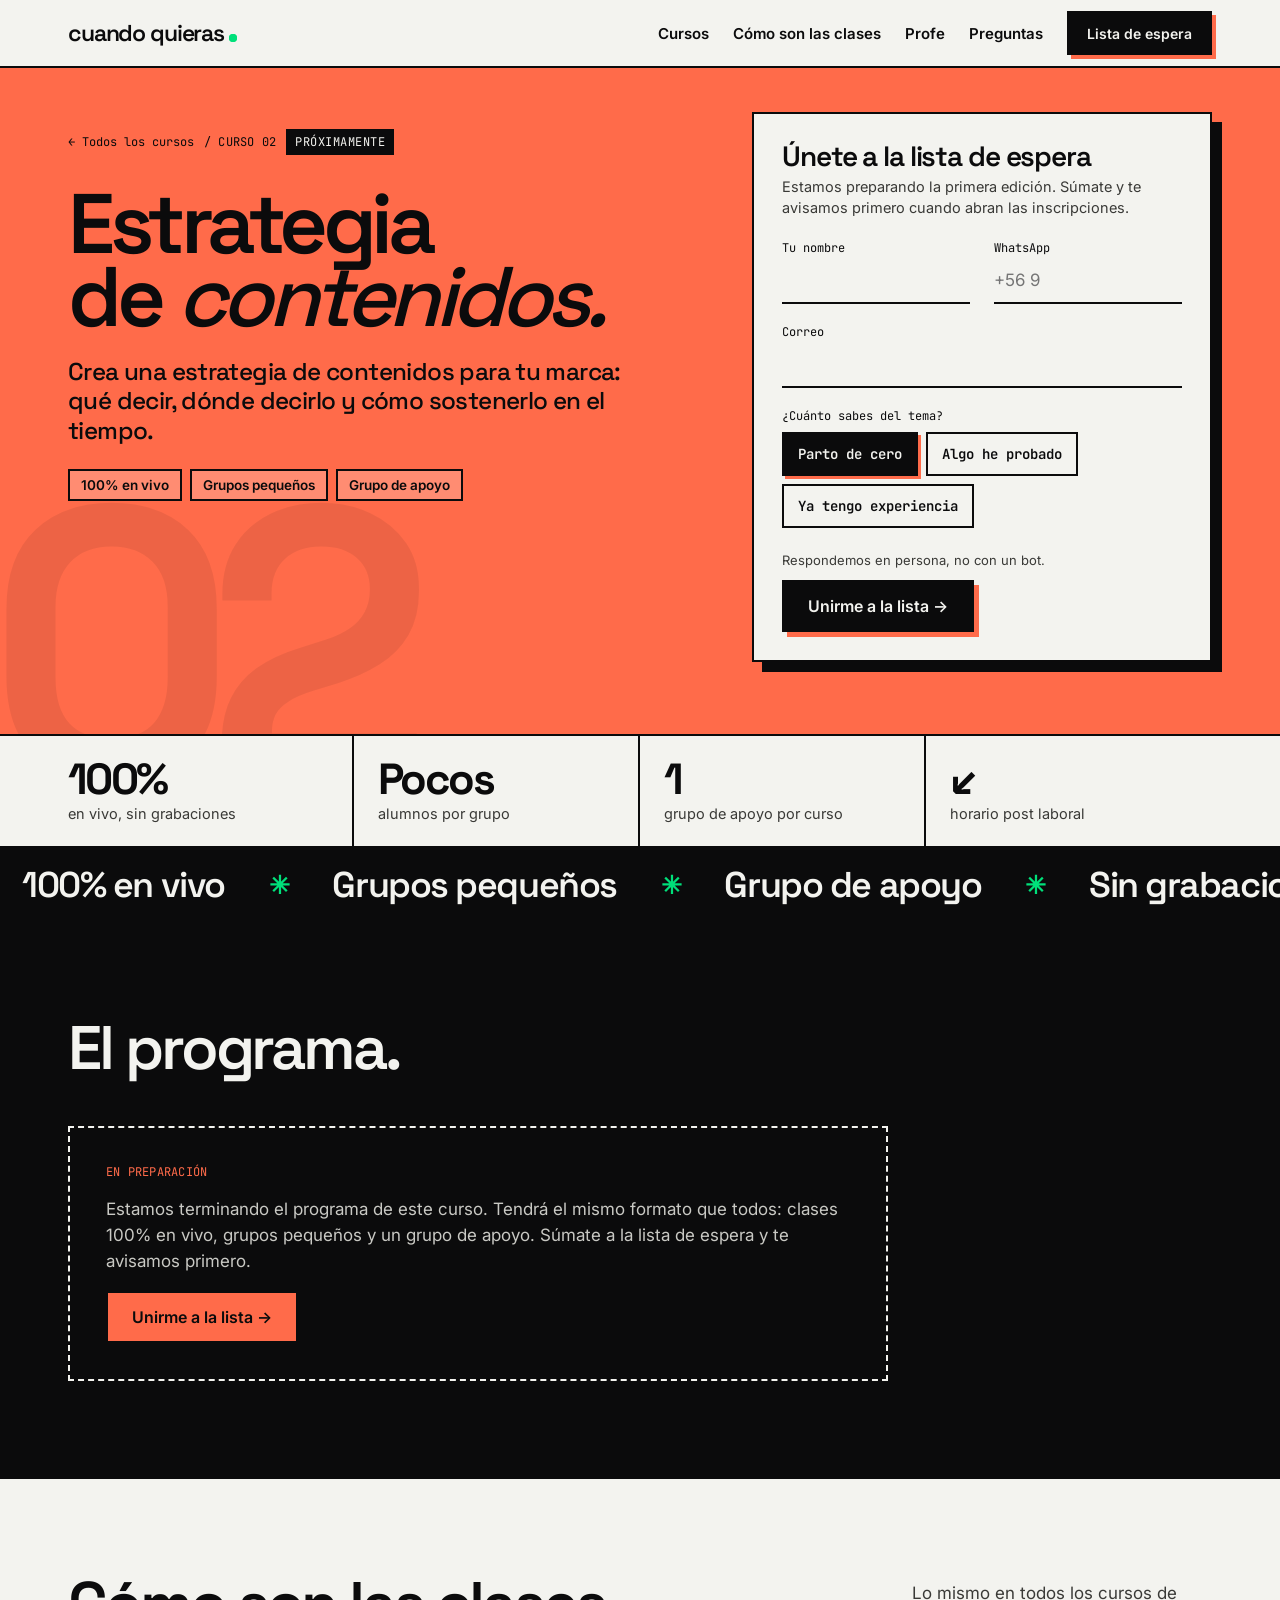
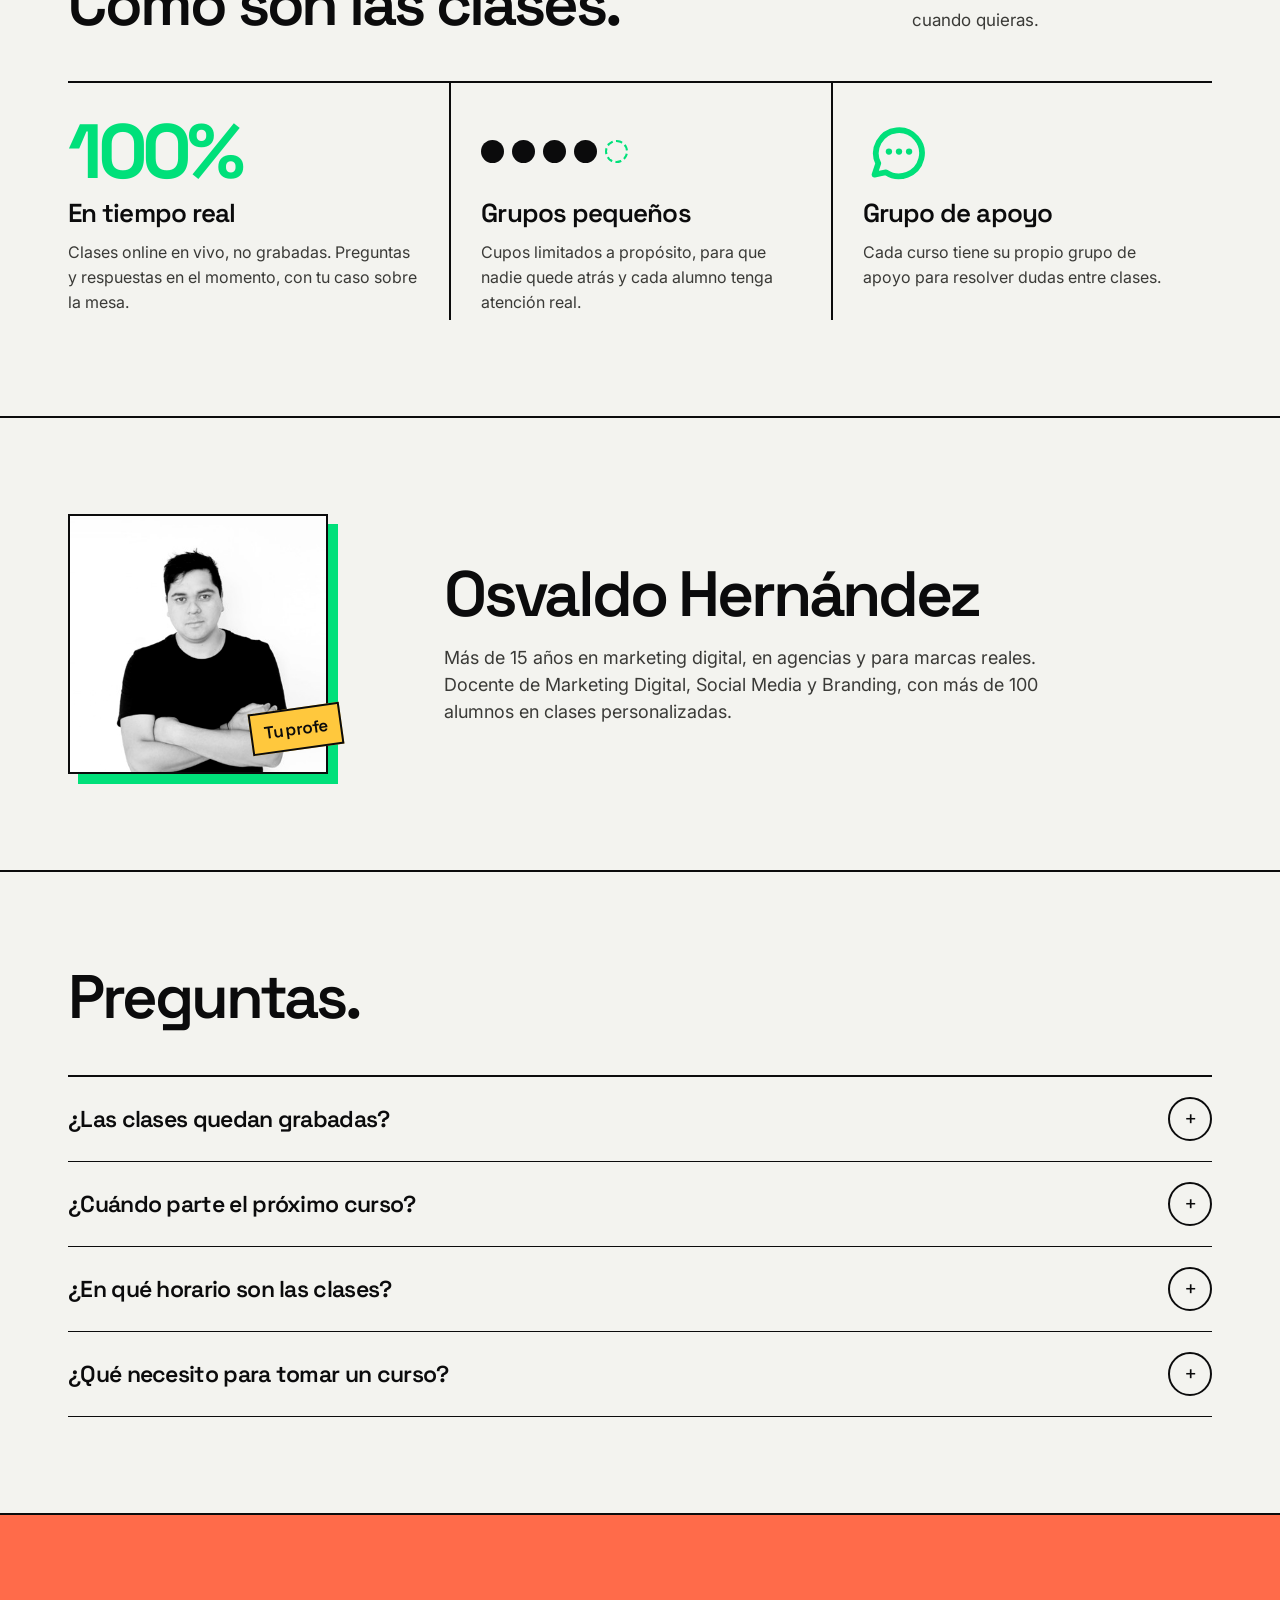
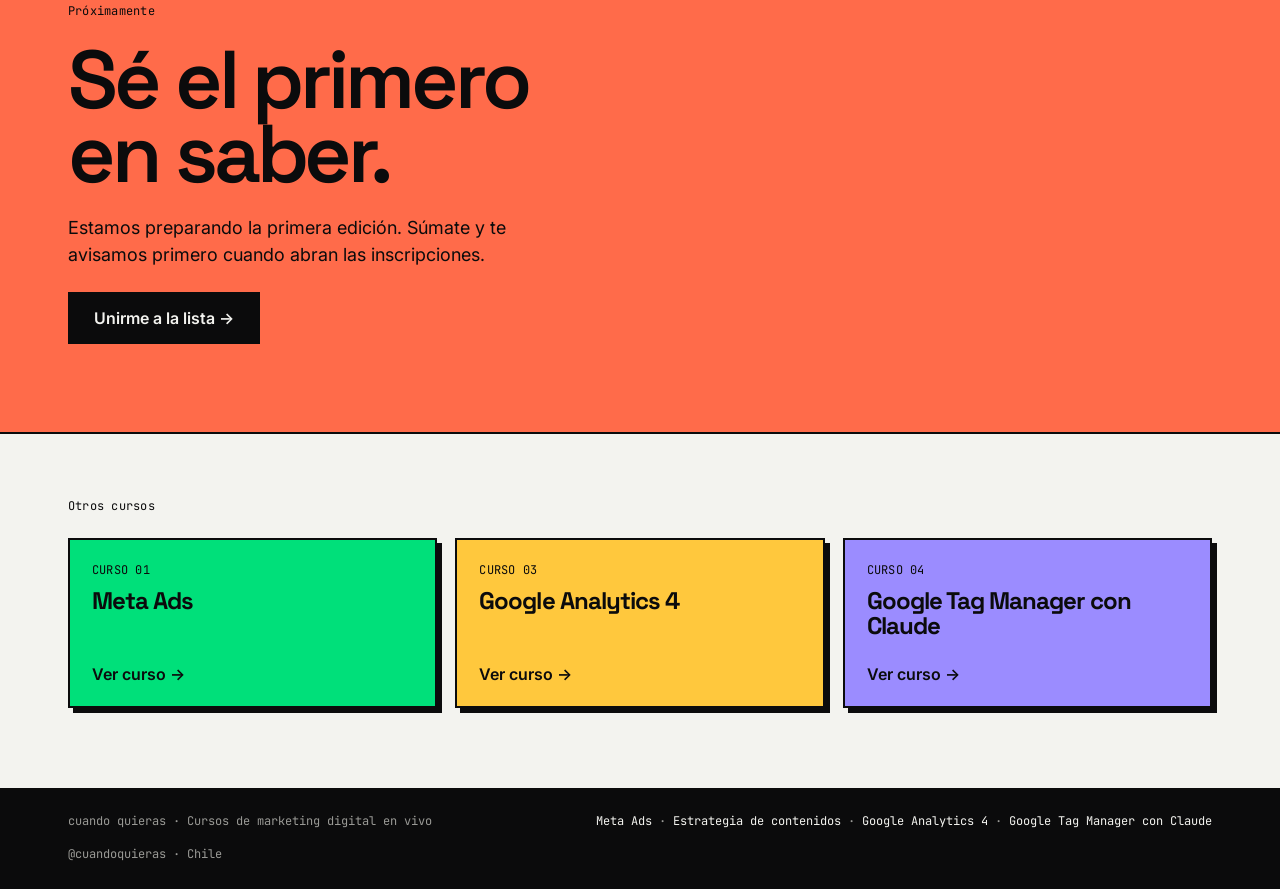
==== estrategia-de-contenidos.html @ a2166450 "Escala más contenida, nueva videollamada en el hero y formularios en home y landings - Tipografía y " ====
<!DOCTYPE html>
<html lang="es">
<head>
<meta charset="utf-8">
<!-- Google Tag Manager -->
<script>(function(w,d,s,l,i){w[l]=w[l]||[];w[l].push({'gtm.start':
new Date().getTime(),event:'gtm.js'});var f=d.getElementsByTagName(s)[0],
j=d.createElement(s),dl=l!='dataLayer'?'&l='+l:'';j.async=true;j.src=
'https://www.googletagmanager.com/gtm.js?id='+i+dl;f.parentNode.insertBefore(j,f);
})(window,document,'script','dataLayer','GTM-MJT5ZW97');</script>
<!-- End Google Tag Manager -->
<!-- Meta Pixel Code -->
<script>
!function(f,b,e,v,n,t,s)
{if(f.fbq)return;n=f.fbq=function(){n.callMethod?
n.callMethod.apply(n,arguments):n.queue.push(arguments)};
if(!f._fbq)f._fbq=n;n.push=n;n.loaded=!0;n.version='2.0';
n.queue=[];t=b.createElement(e);t.async=!0;
t.src=v;s=b.getElementsByTagName(e)[0];
s.parentNode.insertBefore(t,s)}(window, document,'script',
'https://connect.facebook.net/en_US/fbevents.js');
fbq('init', '610903285378216');
fbq('track', 'PageView');
</script>
<noscript><img height="1" width="1" style="display:none" alt="" src="https://www.facebook.com/tr?id=610903285378216&ev=PageView&noscript=1"></noscript>
<!-- End Meta Pixel Code -->
<meta name="viewport" content="width=device-width, initial-scale=1, viewport-fit=cover">
<title>Curso Estrategia de contenidos en vivo — cuando quieras</title>
<meta name="description" content="Crea una estrategia de contenidos para tu marca: qué decir, dónde decirlo y cómo sostenerlo en el tiempo. Clases 100% en vivo, grupos pequeños y grupo de apoyo.">
<link rel="canonical" href="https://www.cuandoquieras.website/estrategia-de-contenidos">
<meta name="theme-color" content="#F3F3EF">
<meta property="og:type" content="website">
<meta property="og:title" content="Curso Estrategia de contenidos en vivo — cuando quieras">
<meta property="og:description" content="Crea una estrategia de contenidos para tu marca: qué decir, dónde decirlo y cómo sostenerlo en el tiempo. Clases 100% en vivo, grupos pequeños y grupo de apoyo.">
<meta property="og:url" content="https://www.cuandoquieras.website/estrategia-de-contenidos">
<meta property="og:image" content="https://www.cuandoquieras.website/og-image.png">
<meta property="og:locale" content="es_CL">
<meta name="twitter:card" content="summary_large_image">
<link rel="icon" type="image/png" sizes="64x64" href="/favicon.png">
<link rel="apple-touch-icon" href="/apple-touch-icon.png">
<link rel="preconnect" href="https://fonts.googleapis.com">
<link rel="preconnect" href="https://fonts.gstatic.com" crossorigin>
<link href="https://fonts.googleapis.com/css2?family=Space+Grotesk:wght@500;600;700&family=Inter:wght@400;500;600&family=JetBrains+Mono:wght@400;500&display=swap" rel="stylesheet">
<link rel="stylesheet" href="/styles.css">
</head>
<body class="c-coral">
<!-- Google Tag Manager (noscript) -->
<noscript><iframe src="https://www.googletagmanager.com/ns.html?id=GTM-MJT5ZW97" height="0" width="0" style="display:none;visibility:hidden" title="Google Tag Manager"></iframe></noscript>
<!-- End Google Tag Manager (noscript) -->
<header class="top">
<div class="wrap">
<a href="/" class="logo" aria-label="cuando quieras, inicio">cuando quieras<span class="dot"></span></a>
<nav class="nav" aria-label="Principal">
<a href="/#cursos">Cursos</a>
<a href="/#clases">Cómo son las clases</a>
<a href="/#profe">Profe</a>
<a href="/#preguntas">Preguntas</a>
<a href="#inscribete" class="btn btn-ink" data-cta="header">Lista de espera</a>
</nav>
</div>
</header>

<main data-curso="estrategia-de-contenidos">
<section class="lhero">
<span class="ghost-n" aria-hidden="true">02</span>
<div class="wrap">
<div class="lhero-txt">
<div class="crumbs"><a href="/#cursos">← Todos los cursos</a><span class="mono">/ CURSO 02</span><span class="status">PRÓXIMAMENTE</span></div>
<h1 class="display">Estrategia<br>de <em>contenidos.</em></h1>
<p>Crea una estrategia de contenidos para tu marca: qué decir, dónde decirlo y cómo sostenerlo en el tiempo.</p>
<div class="mini"><span>100% en vivo</span><span>Grupos pequeños</span><span>Grupo de apoyo</span></div>
</div>
<div class="fcard" id="inscribete">
<div class="fcard-h"><b>Únete a la lista de espera</b><span>Estamos preparando la primera edición. Súmate y te avisamos primero cuando abran las inscripciones.</span></div>
<form class="form js-ins" action="https://formsubmit.co/osvaldo.hernandez.o@gmail.com" method="POST" novalidate>
<input type="hidden" name="curso_slug" value="estrategia-de-contenidos">
<div class="field"><label for="c-nombre">Tu nombre</label><input id="c-nombre" class="in" type="text" name="nombre" autocomplete="name" required></div>
<div class="field"><label for="c-wa">WhatsApp</label><input id="c-wa" class="in" type="tel" name="whatsapp" autocomplete="tel" inputmode="tel" placeholder="+56 9" required></div>
<div class="field full"><label for="c-email">Correo</label><input id="c-email" class="in" type="email" name="email" autocomplete="email" inputmode="email" required></div>
<fieldset class="field full"><legend>¿Cuánto sabes del tema?</legend><div class="chips"><label><input type="radio" name="nivel" value="Parto de cero" checked><span>Parto de cero</span></label><label><input type="radio" name="nivel" value="Algo he probado"><span>Algo he probado</span></label><label><input type="radio" name="nivel" value="Ya tengo experiencia"><span>Ya tengo experiencia</span></label></div></fieldset>

<input type="hidden" name="tipo" value="Inscripción">
<input type="hidden" name="_subject" value="Inscripción — cuando quieras">
<input type="hidden" name="_captcha" value="false">
<input type="hidden" name="_template" value="table">
<input type="text" name="_honey" style="display:none" tabindex="-1" autocomplete="off" aria-hidden="true">
<p class="err" role="alert" hidden></p>
<div class="form-end"><small>Respondemos en persona, no con un bot.</small><button type="submit" class="btn btn-ink">Enviar inscripción →</button></div>
</form>
<div class="done" hidden>
<span class="mono">Recibido ✓</span>
<h3 class="done-h">¡Listo!</h3>
<p class="done-p">Te escribimos por WhatsApp en menos de 24 h.</p>
<div class="done-actions"><a href="https://wa.me/56951179298" target="_blank" rel="noopener" class="btn btn-ink done-wa" data-ubicacion="inscripcion_ok">Escribir ahora por WhatsApp</a><a href="/#cursos" class="link">Ver otros cursos</a></div>
</div>
</div>
</div>
</section>
<div class="facts-wrap"><div class="wrap facts"><div><b>100%</b><span>en vivo, sin grabaciones</span></div><div><b>Pocos</b><span>alumnos por grupo</span></div><div><b>1</b><span>grupo de apoyo por curso</span></div><div><b>↙</b><span>horario post laboral</span></div></div></div>
<div class="band ink" aria-hidden="true"><div class="band-track"><span>100% en vivo</span><span>Grupos pequeños</span><span>Grupo de apoyo</span><span>Sin grabaciones</span><span>Horario post laboral</span><span>100% en vivo</span><span>Grupos pequeños</span><span>Grupo de apoyo</span><span>Sin grabaciones</span><span>Horario post laboral</span></div></div>

<section class="sec dark" id="programa">
<div class="wrap sec-in">
<div class="sec-head"><h2 class="display">El programa.</h2></div>
<div class="soon-box"><span class="mono" style="color:var(--c)">EN PREPARACIÓN</span><p>Estamos terminando el programa de este curso. Tendrá el mismo formato que todos: clases 100% en vivo, grupos pequeños y un grupo de apoyo. Súmate a la lista de espera y te avisamos primero.</p><a href="#inscribete" class="btn btn-c" data-cta="programa" style="align-self:flex-start">Unirme a la lista →</a></div>
</div>
</section>

<section class="sec" id="clases">
<div class="wrap sec-in">
<div class="sec-head"><h2 class="display">Cómo son las clases.</h2><p>Lo mismo en todos los cursos de cuando quieras.</p></div>
<div class="attrs">
<div class="attr"><span class="attr-big">100%</span><h3>En tiempo real</h3><p>Clases online en vivo, no grabadas. Preguntas y respuestas en el momento, con tu caso sobre la mesa.</p></div>
<div class="attr"><span class="seats" aria-hidden="true"><i></i><i></i><i></i><i></i><i></i></span><h3>Grupos pequeños</h3><p>Cupos limitados a propósito, para que nadie quede atrás y cada alumno tenga atención real.</p></div>
<div class="attr"><span class="attr-ico" aria-hidden="true"><svg viewBox="0 0 24 24" fill="none"><path d="M4 20l1.3-3.9A8 8 0 1 1 8 19.2L4 20z" stroke="#00E07A" stroke-width="2" stroke-linejoin="round"/><circle cx="9" cy="12" r="1.1" fill="#00E07A"/><circle cx="12.5" cy="12" r="1.1" fill="#00E07A"/><circle cx="16" cy="12" r="1.1" fill="#00E07A"/></svg></span><h3>Grupo de apoyo</h3><p>Cada curso tiene su propio grupo de apoyo para resolver dudas entre clases.</p></div>
</div>
</div>
</section>
<section class="sec" id="profe">
<div class="wrap sec-in">
<div class="profe">
<div class="profe-pic" style="max-width:260px"><div class="ph"><img src="/osvaldo.jpg" alt="Osvaldo Hernández" width="400" height="400"></div><span class="sticker">Tu profe</span></div>
<div class="profe-txt">
<h2 class="display">Osvaldo Hernández</h2>
<p>Más de 15 años en marketing digital, en agencias y para marcas reales. Docente de Marketing Digital, Social Media y Branding, con más de 100 alumnos en clases personalizadas.</p>
</div>
</div>
</div>
</section>
<section class="sec" id="preguntas">
<div class="wrap sec-in">
<div class="sec-head"><h2 class="display">Preguntas.</h2></div>
<div class="faq"><details><summary>¿Las clases quedan grabadas?</summary><p>No. Las clases son 100% en vivo, en tiempo real. Por eso los grupos son pequeños y cada curso tiene su grupo de apoyo para las dudas entre clases.</p></details><details><summary>¿Cuándo parte el próximo curso?</summary><p>Cada edición tiene cupos limitados. Inscríbete y te confirmamos por WhatsApp la fecha, el horario, el valor y tu cupo.</p></details><details><summary>¿En qué horario son las clases?</summary><p>En horario post laboral, pensado para quienes trabajan durante el día.</p></details><details><summary>¿Qué necesito para tomar un curso?</summary><p>Un computador con buena conexión a internet. Las clases son 100% remotas.</p></details></div>
</div>
</section>
<section class="final">
<div class="wrap">
<span class="mono">Próximamente</span>
<h2 class="display">Sé el primero<br>en saber.</h2>
<p>Estamos preparando la primera edición. Súmate y te avisamos primero cuando abran las inscripciones.</p>
<a href="#inscribete" class="btn btn-ink" data-cta="final_curso">Unirme a la lista →</a>
</div>
</section>
<section class="sec" style="border-bottom:0">
<div class="wrap" style="padding-top:64px;padding-bottom:80px;display:flex;flex-direction:column;gap:24px">
<span class="mono">Otros cursos</span>
<div class="others"><a href="/meta-ads" class="other c-green"><span class="mono">CURSO 01</span><b>Meta Ads</b><span>Ver curso →</span></a><a href="/google-analytics" class="other c-sun"><span class="mono">CURSO 03</span><b>Google Analytics 4</b><span>Ver curso →</span></a><a href="/google-tag-manager" class="other c-lila"><span class="mono">CURSO 04</span><b>Google Tag Manager con Claude</b><span>Ver curso →</span></a></div>
</div>
</section>
</main>
<a href="https://wa.me/56951179298?text=Hola%2C%20tengo%20una%20consulta%20sobre%20el%20curso%20de%20Estrategia%20de%20contenidos" target="_blank" rel="noopener" class="wa off" data-ubicacion="boton_flotante" aria-label="Escríbenos por WhatsApp"><span class="dot"></span><svg width="20" height="20" viewBox="0 0 24 24" fill="none" aria-hidden="true"><path d="M4 20l1.3-3.9A8 8 0 1 1 8 19.2L4 20z" stroke="currentColor" stroke-width="1.8" stroke-linejoin="round"/><path d="M9 10.5c.5 1.6 1.9 3 3.5 3.5l1.2-1.1 2 .9c-.2 1.1-1.1 1.7-2.1 1.6A6.5 6.5 0 0 1 7.6 9.4c-.1-1 .5-1.9 1.6-2.1l.9 2-1.1 1.2z" fill="currentColor"/></svg><span class="wa-t">WhatsApp</span></a>
<footer class="foot">
<div class="wrap">
<span>cuando quieras · Cursos de marketing digital en vivo</span>
<span><a href="/meta-ads">Meta Ads</a> · <a href="/estrategia-de-contenidos">Estrategia de contenidos</a> · <a href="/google-analytics">Google Analytics 4</a> · <a href="/google-tag-manager">Google Tag Manager con Claude</a></span>
<span>@cuandoquieras · Chile</span>
</div>
</footer>
<script src="/main.js" defer></script>
</body>
</html>
---- styles.css ----
/* cuando quieras — cursos de marketing digital en vivo */
:root{
  --ink:#0B0B0C; --paper:#F3F3EF; --muted:#3A3A37; --line:#3A3A3D; --soft:#C9C9C4;
  --green:#00E07A; --coral:#FF6B4A; --sun:#FFC83D; --lila:#9B8CFF;
  --c:var(--green);
  --display:'Space Grotesk',sans-serif; --mono:'JetBrains Mono',monospace;
}
*{box-sizing:border-box}
html{scroll-behavior:smooth;-webkit-text-size-adjust:100%;text-size-adjust:100%}
body{margin:0;background:var(--paper);color:var(--ink);font-family:Inter,sans-serif;font-size:16px;overflow-x:hidden;-webkit-font-smoothing:antialiased;-webkit-tap-highlight-color:transparent}
a{color:inherit}
img{max-width:100%;display:block}
[hidden]{display:none!important}
:focus-visible{outline:3px solid var(--green);outline-offset:3px}
.wrap{max-width:1200px;margin:0 auto;padding:0 28px}
.mono{font-family:var(--mono);font-size:12px;letter-spacing:.02em}
.display{font-family:var(--display);font-weight:600;letter-spacing:-.05em;line-height:.95;margin:0}
.c-green{--c:var(--green)} .c-coral{--c:var(--coral)} .c-sun{--c:var(--sun)} .c-lila{--c:var(--lila)}
section[id],div[id]{scroll-margin-top:76px}

/* ---------- Animaciones ---------- */
@keyframes ping{0%{transform:scale(1);opacity:.75}100%{transform:scale(2.8);opacity:0}}
@keyframes spin{to{transform:rotate(360deg)}}
@keyframes marquee{from{transform:translateX(0)}to{transform:translateX(-50%)}}
@keyframes rise{from{opacity:0;transform:translateY(.35em)}to{opacity:1;transform:none}}
@keyframes bar{0%,100%{transform:scaleY(.3)}50%{transform:scaleY(1)}}
@keyframes pop{from{opacity:0;transform:translateY(8px) scale(.96)}to{opacity:1;transform:none}}
@keyframes float{0%,100%{transform:translateY(0) rotate(var(--r,0deg))}50%{transform:translateY(-8px) rotate(var(--r,0deg))}}
@keyframes grow{from{transform:scaleY(0)}to{transform:scaleY(1)}}
@keyframes cursor{0%{transform:translate(0,0)}30%{transform:translate(120px,-34px)}55%{transform:translate(170px,40px)}80%{transform:translate(40px,58px)}100%{transform:translate(0,0)}}
@keyframes ring{0%,100%{box-shadow:0 0 0 2px var(--green)}50%{box-shadow:0 0 0 4px var(--green)}}
.dot{position:relative;display:inline-block;width:9px;height:9px;flex-shrink:0}
.dot::before,.dot::after{content:'';position:absolute;inset:0;border-radius:50%;background:var(--dc,var(--green))}
.dot::before{animation:ping 1.8s cubic-bezier(0,0,.2,1) infinite}

/* ---------- Botones ---------- */
.btn{display:inline-flex;align-items:center;justify-content:center;gap:10px;min-height:52px;padding:0 24px;font-weight:600;font-size:16px;text-decoration:none;border:2px solid var(--ink);cursor:pointer;transition:transform .15s,box-shadow .15s;font-family:Inter,sans-serif;text-align:center;white-space:nowrap}
.btn-ink{background:var(--ink);color:var(--paper);box-shadow:5px 5px 0 var(--c)}
.btn-c{background:var(--c);color:var(--ink);box-shadow:5px 5px 0 var(--ink)}
.btn:disabled{opacity:.6;cursor:wait}
.btn:focus-visible{outline-color:var(--ink)}
.link{font-weight:600;text-decoration:underline;text-decoration-thickness:2px;text-underline-offset:5px;min-height:44px;display:inline-flex;align-items:center}
@media (hover:hover){
  .btn:hover{transform:translate(-2px,-2px)}
  .btn-ink:hover{box-shadow:7px 7px 0 var(--c)}
  .btn-c:hover{box-shadow:7px 7px 0 var(--ink)}
}
.btn:active{transform:translate(2px,2px)}

/* ---------- Header ---------- */
.top{position:sticky;top:0;z-index:30;background:var(--paper);border-bottom:2px solid var(--ink)}
.top .wrap{display:flex;align-items:center;justify-content:space-between;gap:16px;min-height:66px}
.logo{display:flex;align-items:center;gap:5px;min-height:44px;text-decoration:none;font-family:var(--display);font-weight:600;font-size:23px;letter-spacing:-.05em;white-space:nowrap}
.logo .dot{width:8px;height:8px;align-self:flex-end;margin-bottom:13px}
.nav{display:flex;align-items:center;gap:24px;font-weight:600;font-size:15px}
.nav a{text-decoration:none}
.nav a:not(.btn){min-height:44px;display:inline-flex;align-items:center}
@media (hover:hover){.nav a:not(.btn):hover{text-decoration:underline;text-underline-offset:5px;text-decoration-thickness:2px}}
.nav .btn{min-height:44px;padding:0 18px;font-size:14px;box-shadow:4px 4px 0 var(--c)}
@media (max-width:900px){.nav a:not(.btn){display:none}}

/* ---------- Hero home ---------- */
.hero{position:relative;overflow:hidden;border-bottom:2px solid var(--ink)}
.hero .wrap{position:relative;z-index:1;display:grid;grid-template-columns:minmax(0,1fr) minmax(0,520px);gap:56px;align-items:center;padding-top:64px;padding-bottom:80px}
.hero-txt{min-width:0;display:flex;flex-direction:column;gap:26px}
.hero h1{font-size:clamp(44px,5.4vw,80px)}
.rot{display:inline-block;padding:0 .1em;background:var(--c);transition:background .4s;-webkit-box-decoration-break:clone;box-decoration-break:clone}
.rot-word{display:inline-block;animation:rise .5s cubic-bezier(.2,.8,.2,1) both}
.hero-sub{margin:0;max-width:500px;font-size:18px;line-height:1.55;color:var(--muted)}
.hero-cta{display:flex;flex-wrap:wrap;gap:14px 22px;align-items:center}
.hero-side{position:relative;min-width:0}
.badge-spin{position:absolute;z-index:3;top:-44px;right:-30px;width:104px;height:104px;border-radius:50%;background:var(--sun);border:2px solid var(--ink);display:flex;align-items:center;justify-content:center}
.badge-spin svg{position:absolute;inset:0;width:100%;height:100%;animation:spin 14s linear infinite}
.badge-spin b{font-family:var(--display);font-size:22px}
@media (max-width:980px){.hero .wrap{grid-template-columns:1fr;gap:64px}.hero-side{max-width:560px}}

/* ---------- Videollamada (mock) ---------- */
.call{background:#111113;color:var(--paper);border:2px solid var(--ink);box-shadow:10px 10px 0 var(--green);border-radius:14px;overflow:hidden;font-size:13px}
.call-top{display:flex;align-items:center;gap:10px;padding:11px 14px;border-bottom:1px solid #26262A}
.live-tag{display:inline-flex;align-items:center;gap:7px;background:#FF3B3B;color:#fff;padding:4px 8px;border-radius:4px;font-family:var(--mono);font-size:10.5px;font-weight:500;letter-spacing:.06em}
.live-tag .dot{--dc:#fff;width:6px;height:6px}
.call-title{flex:1;min-width:0;white-space:nowrap;overflow:hidden;text-overflow:ellipsis;color:#E4E4DF;font-weight:500}
.call-meta{font-family:var(--mono);font-size:11px;color:#8E8E8A;display:flex;align-items:center;gap:6px}
.call-body{display:grid;grid-template-columns:minmax(0,1fr) 92px;gap:8px;padding:8px}
.share{position:relative;background:#F7F7F4;color:var(--ink);border-radius:8px;overflow:hidden;min-height:260px;display:flex;flex-direction:column}
.share-bar{display:flex;align-items:center;gap:8px;padding:8px 10px;background:#fff;border-bottom:1px solid #E4E4DF;font-size:11px;font-weight:600}
.share-bar i{width:16px;height:16px;border-radius:4px;background:linear-gradient(135deg,#0866FF,#0B4FD9);flex-shrink:0}
.share-bar span:last-child{margin-left:auto;font-family:var(--mono);font-weight:400;color:#777;font-size:10px}
.share-tabs{display:flex;gap:14px;padding:8px 10px 0;font-size:10.5px;color:#777;border-bottom:1px solid #E4E4DF}
.share-tabs b{color:var(--ink);border-bottom:2px solid #0866FF;padding-bottom:6px}
.kpis{display:grid;grid-template-columns:repeat(4,1fr);gap:6px;padding:10px}
.kpi{background:#fff;border:1px solid #E4E4DF;border-radius:6px;padding:7px 8px;display:flex;flex-direction:column;gap:2px}
.kpi small{font-size:9.5px;color:#777}
.kpi b{font-family:var(--display);font-size:16px;letter-spacing:-.03em}
.kpi.focus{border-color:var(--ink);box-shadow:0 0 0 2px var(--green)}
.chart{flex:1;margin:0 10px 10px;background:#fff;border:1px solid #E4E4DF;border-radius:6px;display:flex;align-items:flex-end;gap:5px;padding:10px 10px 0;min-height:96px}
.chart i{flex:1;background:#D7D7D1;border-radius:3px 3px 0 0;transform-origin:bottom;animation:grow .9s cubic-bezier(.2,.8,.2,1) both}
.chart i.g{background:var(--green)}
.cursor{position:absolute;left:38%;top:52%;width:18px;height:18px;animation:cursor 7s ease-in-out infinite;filter:drop-shadow(0 1px 1px rgba(0,0,0,.3))}
.presenting{position:absolute;left:8px;bottom:8px;background:rgba(11,11,12,.85);color:#fff;font-size:10.5px;padding:4px 8px;border-radius:4px}
.people{display:flex;flex-direction:column;gap:8px}
.p{position:relative;flex:1;min-height:56px;background:#1E1E21;border-radius:8px;display:flex;align-items:center;justify-content:center;overflow:hidden}
.p .av{width:34px;height:34px;border-radius:50%;display:flex;align-items:center;justify-content:center;font-family:var(--display);font-weight:700;font-size:15px;color:var(--ink)}
.p .nm{position:absolute;left:5px;bottom:4px;font-size:9.5px;color:#E4E4DF}
.p.host{flex:1.6;box-shadow:0 0 0 2px var(--green);animation:ring 1.6s ease-in-out infinite}
.p.host img{position:absolute;inset:0;width:100%;height:100%;object-fit:cover;filter:grayscale(1) contrast(1.05)}
.p.host .nm{background:rgba(11,11,12,.75);padding:1px 5px;border-radius:3px}
.eq{position:absolute;right:6px;top:6px;display:flex;gap:2px;align-items:flex-end;height:12px}
.eq i{width:3px;height:100%;background:var(--green);transform-origin:bottom;animation:bar .9s ease-in-out infinite}
.eq i:nth-child(2){animation-delay:.2s}.eq i:nth-child(3){animation-delay:.4s}
.call-foot{display:flex;align-items:center;justify-content:space-between;gap:10px;padding:8px 12px 12px;min-height:58px}
.ctrls{display:flex;gap:8px;flex-shrink:0}
.ctrl{width:34px;height:34px;border-radius:50%;background:#26262A;display:flex;align-items:center;justify-content:center}
.ctrl svg{width:16px;height:16px}
.ctrl.end{background:#FF3B3B;width:48px;border-radius:17px}
.toast{max-width:62%;background:#26262A;border-radius:8px;padding:7px 10px;font-size:12px;line-height:1.35;color:#E4E4DF;animation:pop .35s ease-out both}
.toast b{display:block;font-family:var(--mono);font-weight:500;font-size:10px;color:var(--green);margin-bottom:1px}

/* ---------- Marquee ---------- */
.band{background:var(--green);border-bottom:2px solid var(--ink);overflow:hidden;padding:14px 0}
.band-track{display:flex;width:max-content;animation:marquee 32s linear infinite}
.band span{font-family:var(--display);font-weight:600;font-size:clamp(24px,2.8vw,40px);letter-spacing:-.04em;white-space:nowrap;padding:0 22px;display:flex;align-items:center;gap:44px}
.band span::after{content:'✳';font-size:.7em}
.band.ink{background:var(--ink);color:var(--paper)}
.band.ink span::after{color:var(--green)}

/* ---------- Secciones ---------- */
.sec{border-bottom:2px solid var(--ink)}
.sec-in{padding-top:96px;padding-bottom:96px}
.sec-head{display:flex;flex-wrap:wrap;gap:16px 48px;align-items:flex-end;justify-content:space-between;margin-bottom:48px}
.sec-head h2{font-size:clamp(38px,4.8vw,72px);flex:999 1 520px}
.sec-head p{margin:0;flex:1 1 300px;font-size:17px;line-height:1.55;color:var(--muted)}
.dark{background:var(--ink);color:var(--paper)}
.dark .sec-head p{color:var(--soft)}
.hl{background:var(--green);padding:0 .1em}

/* ---------- Tarjetas de cursos ---------- */
.courses{display:grid;grid-template-columns:repeat(3,minmax(0,1fr));gap:24px}
.course{position:relative;display:flex;flex-direction:column;gap:16px;min-height:360px;padding:26px;background:var(--c);color:var(--ink);text-decoration:none;border:2px solid var(--ink);box-shadow:8px 8px 0 var(--ink);transition:transform .2s,box-shadow .2s}
.course-top{display:flex;justify-content:space-between;align-items:center;gap:10px}
.course-n{font-family:var(--display);font-weight:700;font-size:64px;letter-spacing:-.07em;line-height:.8}
.status{display:inline-flex;align-items:center;gap:7px;background:var(--ink);color:var(--paper);padding:5px 9px;font-family:var(--mono);font-size:12px;letter-spacing:.04em}
.status .dot{width:7px;height:7px}
.course h3{margin:0;font-family:var(--display);font-weight:600;font-size:clamp(28px,2.4vw,36px);line-height:1;letter-spacing:-.045em}
.course p{margin:0;font-size:15.5px;line-height:1.5}
.course-go{margin-top:auto;display:flex;justify-content:space-between;align-items:center;gap:12px;border-top:2px solid var(--ink);padding-top:14px;font-weight:600;font-size:16px}
.course-go .arr{width:44px;height:44px;flex-shrink:0;border-radius:50%;background:var(--ink);color:var(--c);display:flex;align-items:center;justify-content:center;font-size:18px;transition:transform .2s}
@media (hover:hover){
  .course:hover{transform:translate(-3px,-3px) rotate(-.5deg);box-shadow:11px 11px 0 var(--ink)}
  .course:hover .arr{transform:rotate(-45deg)}
}
.course.feat{grid-column:1/-1;min-height:0;display:grid;grid-template-columns:minmax(0,1.25fr) minmax(0,1fr);gap:24px 44px;padding:36px}
.course.feat h3{font-size:clamp(48px,5.6vw,84px);line-height:.9}
.course.feat .course-n{font-size:clamp(64px,6.4vw,100px)}
.feat-l,.feat-r{display:flex;flex-direction:column;gap:18px;min-width:0}
.feat-r{justify-content:flex-end}
.feat-facts{display:grid;grid-template-columns:1fr 1fr;border-top:2px solid var(--ink);border-left:2px solid var(--ink)}
.feat-facts div{border-right:2px solid var(--ink);border-bottom:2px solid var(--ink);padding:12px 14px;display:flex;flex-direction:column;gap:2px;background:rgba(255,255,255,.18)}
.feat-facts b{font-family:var(--display);font-size:26px;letter-spacing:-.05em;line-height:1}
.feat-facts span{font-size:13px;line-height:1.35}
@media (max-width:980px){.courses{grid-template-columns:1fr 1fr}.course.feat{grid-template-columns:1fr}}
@media (max-width:640px){.courses{grid-template-columns:1fr}}

/* ---------- Atributos ---------- */
.attrs{display:grid;grid-template-columns:repeat(3,minmax(0,1fr));border-top:2px solid currentColor}
.attr{padding:34px 30px 6px 0;display:flex;flex-direction:column;gap:14px}
.attr + .attr{padding-left:30px;border-left:2px solid currentColor}
.attr-big{font-family:var(--display);font-weight:700;font-size:clamp(60px,6vw,92px);letter-spacing:-.07em;line-height:.8;color:var(--green);height:clamp(52px,5.4vw,80px);display:flex;align-items:center}
.attr h3{margin:0;font-family:var(--display);font-weight:600;font-size:26px;letter-spacing:-.035em;line-height:1}
.attr p{margin:0;font-size:16px;line-height:1.55;color:var(--soft)}
.sec:not(.dark) .attr p{color:var(--muted)}
.seats{display:flex;gap:8px;align-items:center;height:clamp(52px,5.4vw,80px)}
.seats i{width:clamp(18px,1.8vw,26px);aspect-ratio:1;border-radius:50%;background:var(--paper)}
.sec:not(.dark) .seats i{background:var(--ink)}
.seats i:last-child,.sec:not(.dark) .seats i:last-child{background:transparent;border:2px dashed var(--green)}
.attr-ico{height:clamp(52px,5.4vw,80px);display:flex;align-items:center}
.attr-ico svg{height:100%;width:auto}
@media (max-width:760px){.attrs{grid-template-columns:1fr}.attr,.attr + .attr{padding:28px 0 22px;border-left:0}.attr + .attr{border-top:2px solid currentColor}}

/* ---------- Profe ---------- */
.profe{display:grid;grid-template-columns:minmax(0,320px) minmax(0,1fr);gap:56px;align-items:center}
.profe-pic{position:relative;max-width:320px}
.profe-pic .ph{aspect-ratio:1;border:2px solid var(--ink);box-shadow:10px 10px 0 var(--green);overflow:hidden;background:#E2E2DC}
.profe-pic img{width:100%;height:100%;object-fit:cover;filter:grayscale(1) contrast(1.05)}
.sticker{--r:-8deg;position:absolute;right:-14px;bottom:24px;background:var(--sun);border:2px solid var(--ink);padding:8px 12px;font-family:var(--display);font-weight:600;font-size:17px;letter-spacing:-.03em;transform:rotate(var(--r));animation:float 5s ease-in-out infinite}
.profe-txt{display:flex;flex-direction:column;gap:20px;min-width:0}
.profe-txt h2{font-size:clamp(40px,5vw,76px)}
.profe-txt > p{margin:0;font-size:18px;line-height:1.5;color:var(--muted);max-width:600px}
.stats{display:grid;grid-template-columns:repeat(4,minmax(0,1fr));border-top:2px solid var(--ink);border-left:2px solid var(--ink)}
.stats div{border-right:2px solid var(--ink);border-bottom:2px solid var(--ink);padding:16px;display:flex;flex-direction:column;gap:6px;min-height:110px;justify-content:space-between}
.stats b{font-family:var(--display);font-size:38px;letter-spacing:-.06em;line-height:.9}
.stats span{font-size:13.5px;line-height:1.35}
@media (max-width:900px){.profe{grid-template-columns:1fr;gap:40px}.stats{grid-template-columns:1fr 1fr}}

/* ---------- FAQ ---------- */
.faq{border-top:2px solid currentColor}
.faq details{border-bottom:1px solid currentColor}
.faq summary{list-style:none;cursor:pointer;display:flex;justify-content:space-between;gap:20px;align-items:center;padding:20px 0;font-family:var(--display);font-weight:600;font-size:clamp(19px,1.8vw,24px);letter-spacing:-.03em;line-height:1.15}
.faq summary::-webkit-details-marker{display:none}
.faq summary::after{content:'+';flex-shrink:0;width:40px;height:40px;border:2px solid currentColor;border-radius:50%;display:flex;align-items:center;justify-content:center;font-family:var(--mono);font-size:19px;font-weight:400;transition:transform .2s}
.faq details[open] summary::after{transform:rotate(45deg);background:var(--green);color:var(--ink);border-color:var(--ink)}
.faq p{margin:0 0 22px;max-width:720px;font-size:16.5px;line-height:1.55;color:var(--muted)}

/* ---------- Formulario (componente) ---------- */
.fcard{background:var(--paper);color:var(--ink);border:2px solid var(--ink);box-shadow:10px 10px 0 var(--ink);padding:28px}
.fcard-h{display:flex;flex-direction:column;gap:6px;margin-bottom:22px}
.fcard-h b{font-family:var(--display);font-weight:600;font-size:28px;letter-spacing:-.04em;line-height:1}
.fcard-h span{font-size:14.5px;line-height:1.45;color:var(--muted)}
.form{display:grid;grid-template-columns:repeat(2,minmax(0,1fr));gap:20px 24px}
.field{display:flex;flex-direction:column;gap:2px;min-width:0}
.field.full{grid-column:1/-1}
.field label,.field legend{font-family:var(--mono);font-size:12px;padding:0}
.in{width:100%;border:0;border-bottom:2px solid var(--ink);background:transparent;padding:10px 0;font:inherit;font-size:17px;color:var(--ink);outline:none;border-radius:0}
.in:focus{border-bottom-color:var(--green)}
.in:focus-visible{outline:none}
select.in{appearance:none;-webkit-appearance:none;cursor:pointer;padding-right:28px;text-overflow:ellipsis;white-space:nowrap;overflow:hidden;background-image:linear-gradient(45deg,transparent 50%,var(--ink) 50%),linear-gradient(135deg,var(--ink) 50%,transparent 50%);background-position:calc(100% - 13px) 55%,calc(100% - 7px) 55%;background-size:6px 6px;background-repeat:no-repeat}
textarea.in{resize:vertical;min-height:44px}
fieldset.field{border:0;margin:0;padding:0}
.chips{display:flex;flex-wrap:wrap;gap:8px;margin-top:8px}
.chips label{cursor:pointer}
.chips input{position:absolute;opacity:0;pointer-events:none;font-size:16px}
.chips span{display:inline-flex;align-items:center;min-height:44px;padding:0 14px;border:2px solid var(--ink);font-size:14px;font-weight:600;transition:background .15s}
.chips input:checked + span{background:var(--ink);color:var(--paper);box-shadow:3px 3px 0 var(--c)}
.chips input:focus-visible + span{outline:3px solid var(--green);outline-offset:2px}
.form-end{grid-column:1/-1;display:flex;flex-wrap:wrap;gap:12px 20px;align-items:center;justify-content:space-between;margin-top:4px}
.form-end small{font-size:13px;color:var(--muted)}
.err{grid-column:1/-1;margin:0;color:#B42318;font-size:14.5px}
.done{display:flex;flex-direction:column;gap:16px;align-items:flex-start}
.done h3{margin:0;font-family:var(--display);font-weight:600;font-size:clamp(34px,3.6vw,52px);letter-spacing:-.05em;line-height:1}
.done p{margin:0;font-size:16.5px;line-height:1.5;max-width:480px}
.done-actions{display:flex;flex-wrap:wrap;gap:12px 20px;align-items:center}

/* Formulario del home */
.signup{background:var(--green);border-bottom:2px solid var(--ink)}
.signup .wrap{display:grid;grid-template-columns:minmax(0,.85fr) minmax(0,1.15fr);gap:56px;align-items:center;padding-top:96px;padding-bottom:96px}
.signup-txt{display:flex;flex-direction:column;gap:22px}
.signup-txt h2{font-size:clamp(44px,5.6vw,84px)}
.signup-txt p{margin:0;font-size:18px;line-height:1.5;max-width:440px}
.signup-txt ul{margin:0;padding:0;list-style:none;border-top:2px solid var(--ink);max-width:440px}
.signup-txt li{display:flex;gap:10px;padding:12px 0;border-bottom:1px solid var(--ink);font-size:16px}
.signup-txt li span{font-family:var(--mono)}
@media (max-width:900px){.signup .wrap{grid-template-columns:1fr;gap:40px}}

/* ---------- Footer y WhatsApp ---------- */
.foot{background:var(--ink);color:#9A9A96}
.foot .wrap{display:flex;flex-wrap:wrap;justify-content:space-between;gap:14px;padding-top:24px;padding-bottom:24px;font-family:var(--mono);font-size:12px;line-height:1.6}
.foot a{color:var(--paper);text-decoration:none}
.wa{position:fixed;right:calc(16px + env(safe-area-inset-right));bottom:calc(16px + env(safe-area-inset-bottom));z-index:40;display:inline-flex;align-items:center;gap:9px;min-height:52px;padding:0 18px 0 14px;background:var(--ink);color:var(--paper);text-decoration:none;border:2px solid var(--ink);box-shadow:4px 4px 0 var(--green);font-weight:600;font-size:14px;transition:opacity .25s,transform .25s}
.wa.off{opacity:0;transform:translateY(16px);pointer-events:none}

/* ---------- Landing de curso ---------- */
.lhero{background:var(--c);border-bottom:2px solid var(--ink);position:relative;overflow:hidden}
.lhero .wrap{position:relative;z-index:1;padding-top:44px;padding-bottom:72px;display:grid;grid-template-columns:minmax(0,1fr) minmax(0,460px);gap:28px 56px;align-items:start}
.lhero-txt{display:flex;flex-direction:column;gap:24px;min-width:0;padding-top:8px}
.crumbs{display:flex;flex-wrap:wrap;gap:4px 10px;align-items:center}
.crumbs a{text-decoration:none;font-family:var(--mono);font-size:12px;min-height:44px;display:inline-flex;align-items:center}
@media (hover:hover){.crumbs a:hover{text-decoration:underline}}
.lhero h1{font-size:clamp(50px,6.6vw,96px);line-height:.86;letter-spacing:-.065em}
.lhero h1 em{font-weight:500}
.lhero-txt > p{margin:0;max-width:560px;font-family:var(--display);font-weight:500;font-size:clamp(20px,1.9vw,26px);line-height:1.2;letter-spacing:-.025em}
.mini{display:flex;flex-wrap:wrap;gap:8px}
.mini span{display:inline-flex;align-items:center;gap:7px;border:2px solid var(--ink);padding:6px 11px;font-size:13.5px;font-weight:600;background:rgba(255,255,255,.22)}
.lhero .fcard{position:relative}
.ghost-n{position:absolute;left:-1vw;bottom:-5vw;font-family:var(--display);font-weight:700;font-size:clamp(220px,30vw,460px);line-height:.8;letter-spacing:-.08em;color:rgba(11,11,12,.07);pointer-events:none;user-select:none}
@media (max-width:980px){.lhero .wrap{grid-template-columns:1fr}.lhero .fcard{max-width:560px}}
.facts-wrap{border-bottom:2px solid var(--ink)}
.facts{display:grid;grid-template-columns:repeat(4,minmax(0,1fr))}
.facts div:first-child{padding-left:0}
.facts div{padding:24px 24px;border-right:2px solid var(--ink);min-width:0;display:flex;flex-direction:column;gap:6px}
.facts div:last-child{border-right:0}
.facts b{font-family:var(--display);font-size:clamp(34px,3.4vw,50px);letter-spacing:-.06em;line-height:.9}
.facts span{font-size:14.5px;color:var(--muted)}
@media (max-width:900px){.facts{grid-template-columns:1fr 1fr}.facts div:nth-child(2){border-right:0}.facts div:nth-child(-n+2){border-bottom:2px solid var(--ink)}.facts div:nth-child(odd){padding-left:0}}
.who{display:grid;grid-template-columns:repeat(4,minmax(0,1fr));gap:20px}
.who-card{border:2px solid var(--ink);background:#fff;padding:22px;display:flex;flex-direction:column;gap:10px;box-shadow:6px 6px 0 var(--c)}
.who-card .em{font-size:30px;line-height:1}
.who-card h3{margin:0;font-family:var(--display);font-weight:600;font-size:21px;letter-spacing:-.03em;line-height:1.1}
.who-card p{margin:0;font-size:15px;line-height:1.5;color:var(--muted)}
@media (max-width:1000px){.who{grid-template-columns:1fr 1fr}}
@media (max-width:600px){.who{grid-template-columns:1fr}}
.mods{border-top:2px solid var(--paper)}
.mod{display:grid;grid-template-columns:100px minmax(0,1fr) auto;gap:12px 28px;align-items:start;padding:26px 0;border-bottom:1px solid var(--line)}
.mod-n{font-family:var(--display);font-weight:700;font-size:clamp(42px,4.2vw,64px);letter-spacing:-.07em;line-height:.8;color:var(--c)}
.mod h3{margin:0 0 10px;font-family:var(--display);font-weight:600;font-size:clamp(24px,2.4vw,34px);letter-spacing:-.04em;line-height:1.05}
.mod p{margin:0;font-size:16.5px;line-height:1.55;color:var(--soft);max-width:640px}
.tag{font-family:var(--mono);font-size:12px;border:1px solid var(--line);padding:5px 9px;color:var(--soft);white-space:nowrap}
.tag.on{background:var(--c);color:var(--ink);border-color:var(--c)}
@media (max-width:700px){.mod{grid-template-columns:1fr;gap:10px}.mod .tag{justify-self:start}}
.soon-box{border:2px dashed var(--paper);padding:36px;display:flex;flex-direction:column;gap:16px;max-width:820px}
.soon-box p{margin:0;font-size:17px;line-height:1.55;color:var(--soft)}
.final{background:var(--c);border-bottom:2px solid var(--ink)}
.final .wrap{padding-top:88px;padding-bottom:88px;display:flex;flex-direction:column;gap:24px;align-items:flex-start}
.final h2{font-size:clamp(44px,6.4vw,100px);line-height:.9}
.final p{margin:0;font-size:18px;line-height:1.5;max-width:520px}
.others{display:grid;grid-template-columns:repeat(3,minmax(0,1fr));gap:18px}
.other{display:flex;flex-direction:column;gap:10px;padding:22px;min-height:170px;background:var(--c);border:2px solid var(--ink);box-shadow:5px 5px 0 var(--ink);text-decoration:none;color:var(--ink);transition:transform .2s}
@media (hover:hover){.other:hover{transform:translate(-3px,-3px)}}
.other b{font-family:var(--display);font-size:24px;letter-spacing:-.04em;line-height:1.05}
.other span:last-child{margin-top:auto;font-weight:600}
@media (max-width:800px){.others{grid-template-columns:1fr}}

/* ---------- Página de inscripción ---------- */
.ins{display:grid;grid-template-columns:minmax(0,.9fr) minmax(0,1.1fr);min-height:calc(100svh - 68px)}
.ins-l{background:var(--c);border-right:2px solid var(--ink);padding:56px 48px;display:flex;flex-direction:column;gap:22px;position:relative;overflow:hidden}
.ins-l h1{font-size:clamp(44px,5vw,76px);position:relative;z-index:1}
.ins-l p{margin:0;font-size:17px;line-height:1.5;max-width:440px;position:relative;z-index:1}
.ins-l ul{margin:0;padding:0;list-style:none;border-top:2px solid var(--ink);position:relative;z-index:1;max-width:440px}
.ins-l li{display:flex;gap:10px;padding:12px 0;border-bottom:1px solid var(--ink);font-size:15.5px}
.ins-l li span{font-family:var(--mono)}
#ins-back{position:relative;z-index:1;text-decoration:none;min-height:44px;display:inline-flex;align-items:center}
.ins-r{padding:56px 48px;display:flex;flex-direction:column;justify-content:center}
@media (max-width:900px){.ins{grid-template-columns:1fr}.ins-l{border-right:0;border-bottom:2px solid var(--ink)}}

/* ================= Móvil ================= */
@media (max-width:600px){
  .wrap{padding-left:20px;padding-right:20px}
  .top .wrap{min-height:60px}
  .logo{font-size:21px}
  .nav .btn{padding:0 14px;font-size:13.5px}
  section[id],div[id]{scroll-margin-top:68px}
  .sec-in{padding-top:68px;padding-bottom:68px}
  .sec-head{margin-bottom:32px}
  .sec-head h2{line-height:1}
  .btn{width:100%}
  .nav .btn{width:auto}
  .hero .wrap{padding-top:36px;padding-bottom:72px;gap:60px}
  .hero h1{font-size:clamp(40px,12.4vw,58px);line-height:1}
  .hero-sub{font-size:16.5px}
  .call{box-shadow:7px 7px 0 var(--green)}
  .call-body{grid-template-columns:minmax(0,1fr) 64px}
  .share{min-height:220px}
  .kpis{grid-template-columns:repeat(2,1fr)}
  .chart{min-height:70px}
  .p .av{width:26px;height:26px;font-size:12px}
  .badge-spin{width:78px;height:78px;top:-36px;right:-8px}
  .badge-spin b{font-size:17px}
  .call-meta{display:none}
  .toast{max-width:58%}
  .course{padding:22px;min-height:0;box-shadow:6px 6px 0 var(--ink)}
  .course.feat{padding:22px}
  .course-n{font-size:56px}
  .feat-facts b{font-size:23px}
  .lhero .wrap{padding-top:16px;padding-bottom:48px;gap:28px}
  .lhero h1{font-size:clamp(44px,13.6vw,68px)}
  .fcard{padding:22px 18px;box-shadow:6px 6px 0 var(--ink)}
  .form{grid-template-columns:1fr;gap:18px}
  .facts div{padding:18px 14px}
  .facts div:nth-child(odd){padding-left:0}
  .final .wrap{padding-top:64px;padding-bottom:64px}
  .profe-pic{max-width:280px}
  .sticker{right:-8px}
  .stats div{min-height:96px;padding:14px}
  .stats b{font-size:32px}
  .faq summary{padding:18px 0}
  .faq summary::after{width:36px;height:36px}
  .soon-box{padding:22px}
  .signup .wrap{padding-top:68px;padding-bottom:68px}
  .ins-l{padding:24px 20px 32px;gap:18px}
  .ins-l h1{font-size:clamp(40px,12vw,56px)}
  .ins-r{padding:28px 20px 44px}
  .wa{width:52px;height:52px;padding:0;justify-content:center;gap:0}
  .wa .wa-t{display:none}
  .wa .dot{position:absolute;top:-5px;right:-5px}
  .foot .wrap{padding-bottom:calc(88px + env(safe-area-inset-bottom))}
  .done-actions .link{width:100%;justify-content:center}
}
@media (max-width:360px){
  .logo{font-size:19px}
  .nav .btn{padding:0 11px;font-size:13px}
  .chips span{padding:0 11px;font-size:13.5px}
}
@media (prefers-reduced-motion:reduce){
  *,*::before,*::after{animation:none!important;transition:none!important}
  html{scroll-behavior:auto}
}
.in{min-height:46px}
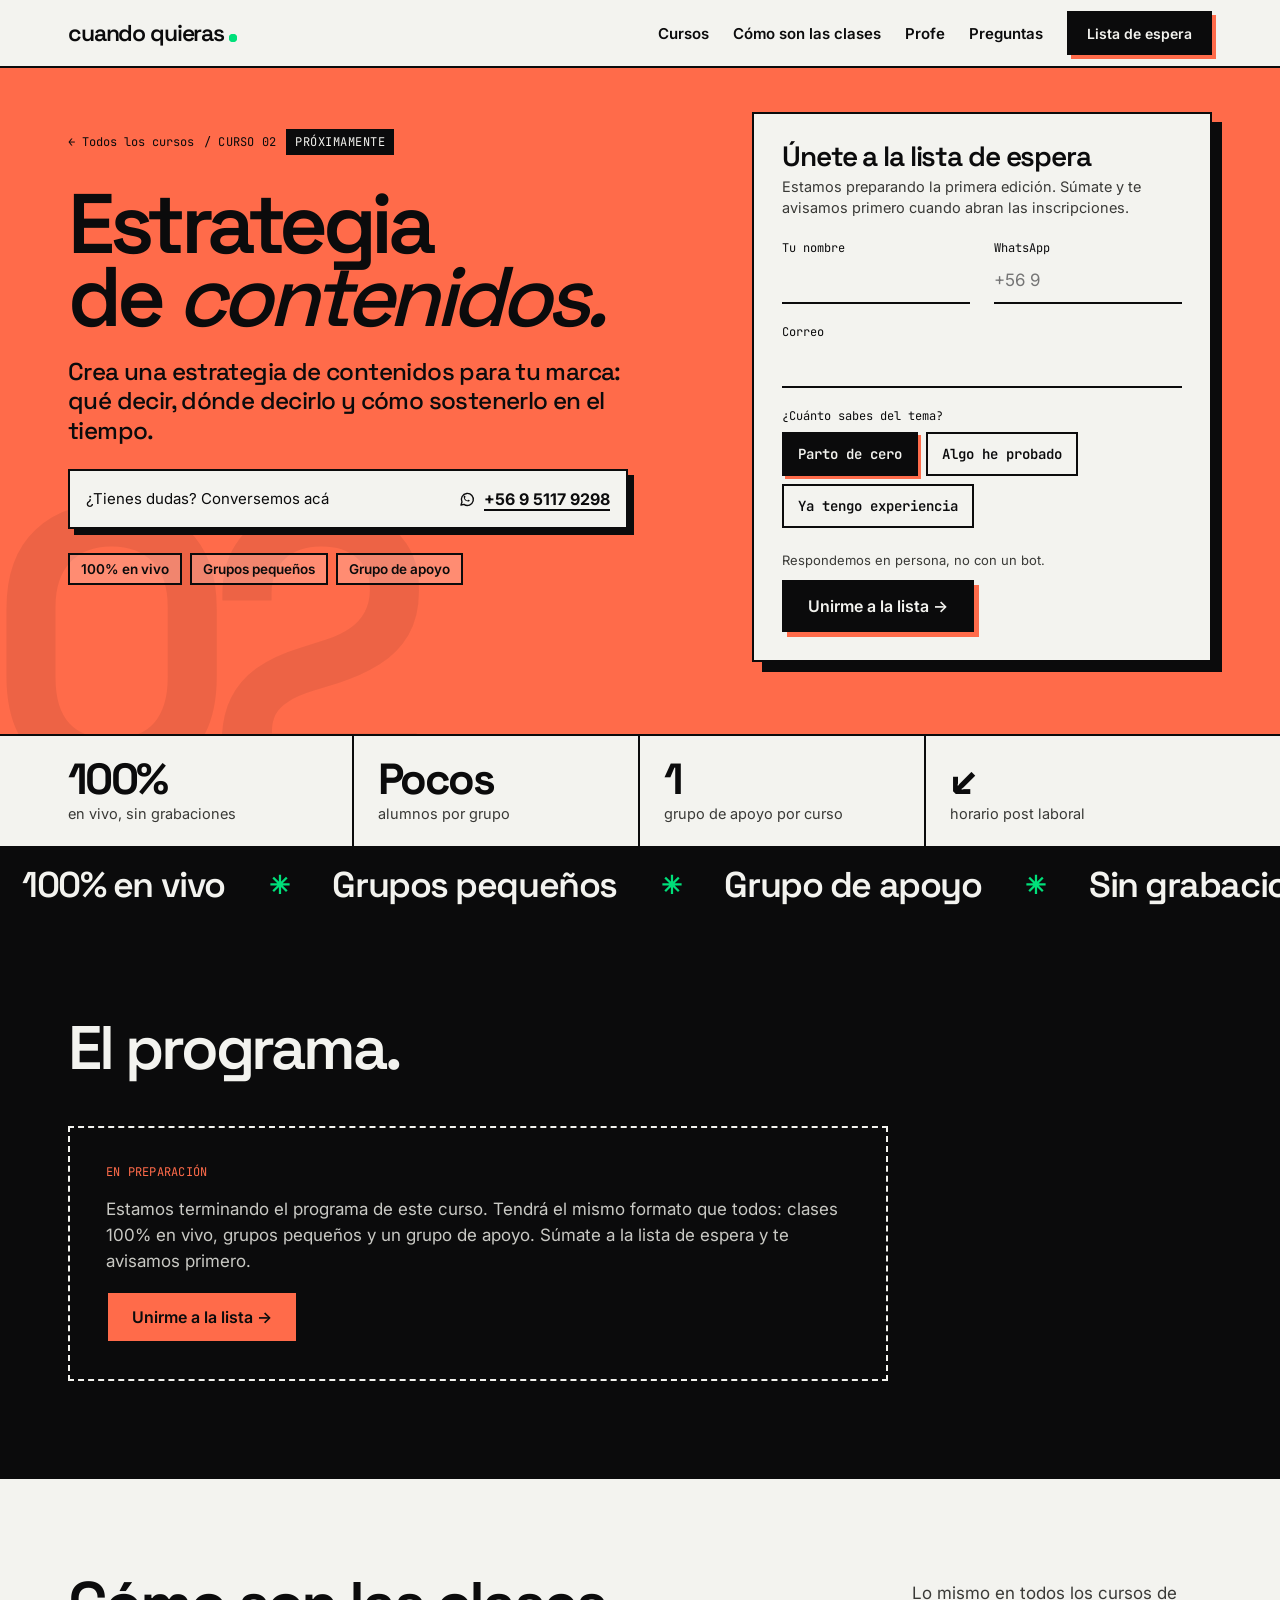
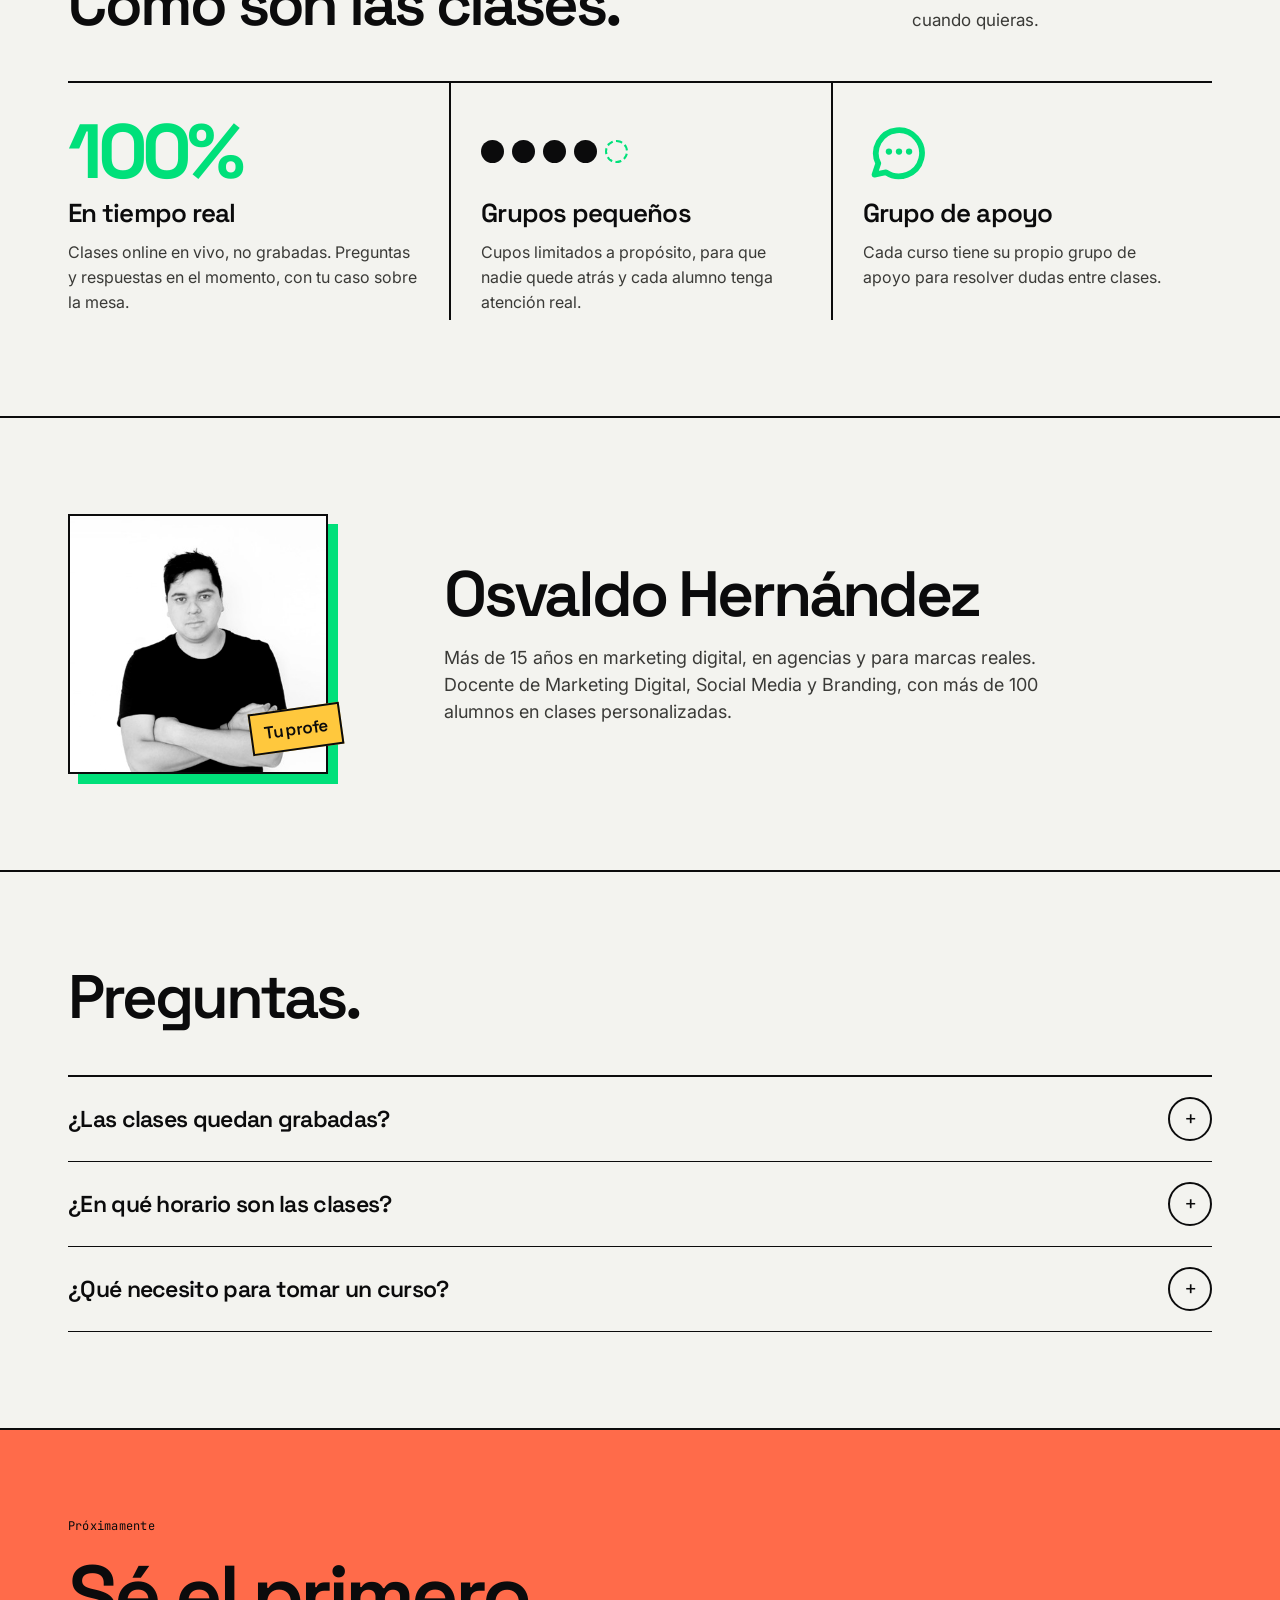
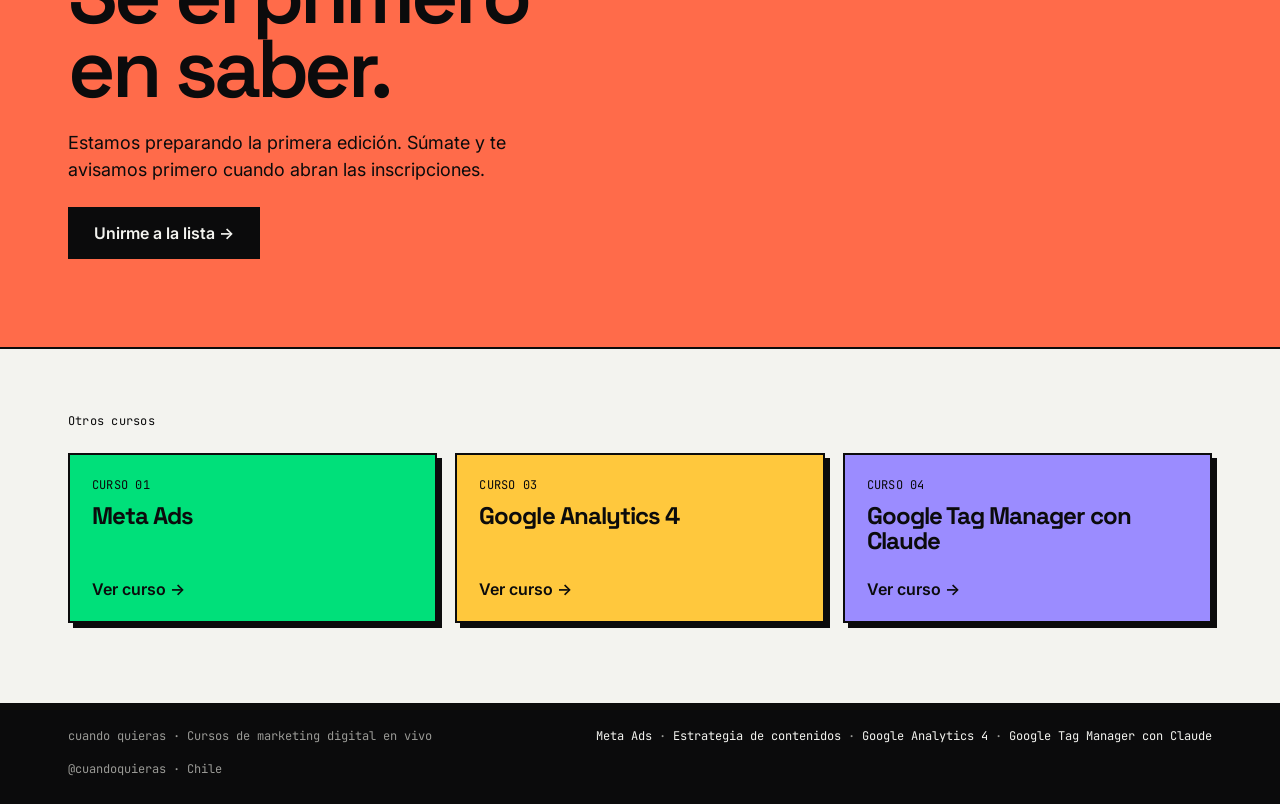
==== commit d85fa899: "Fecha 8 de diciembre, precio y CTA destacados - Hero: 'Aprende [X], cuando quieras.' y botón destaca" ====
--- a/estrategia-de-contenidos.html
+++ b/estrategia-de-contenidos.html
@@ -68,6 +68,7 @@
 <div class="crumbs"><a href="/#cursos">← Todos los cursos</a><span class="mono">/ CURSO 02</span><span class="status">PRÓXIMAMENTE</span></div>
 <h1 class="display">Estrategia<br>de <em>contenidos.</em></h1>
 <p>Crea una estrategia de contenidos para tu marca: qué decir, dónde decirlo y cómo sostenerlo en el tiempo.</p>
+<div class="next-box"><a href="https://wa.me/56951179298?text=Hola%2C%20tengo%20una%20duda%20sobre%20el%20curso%20de%20Estrategia%20de%20contenidos" target="_blank" rel="noopener" class="ask" data-ubicacion="hero_dudas"><span>¿Tienes dudas? Conversemos acá</span><b><svg width="20" height="20" viewBox="0 0 24 24" fill="none" aria-hidden="true"><path d="M4 20l1.3-3.9A8 8 0 1 1 8 19.2L4 20z" stroke="currentColor" stroke-width="1.8" stroke-linejoin="round"/><path d="M9 10.5c.5 1.6 1.9 3 3.5 3.5l1.2-1.1 2 .9c-.2 1.1-1.1 1.7-2.1 1.6A6.5 6.5 0 0 1 7.6 9.4c-.1-1 .5-1.9 1.6-2.1l.9 2-1.1 1.2z" fill="currentColor"/></svg> +56 9 5117 9298</b></a></div>
 <div class="mini"><span>100% en vivo</span><span>Grupos pequeños</span><span>Grupo de apoyo</span></div>
 </div>
 <div class="fcard" id="inscribete">
@@ -79,13 +80,13 @@
 <div class="field full"><label for="c-email">Correo</label><input id="c-email" class="in" type="email" name="email" autocomplete="email" inputmode="email" required></div>
 <fieldset class="field full"><legend>¿Cuánto sabes del tema?</legend><div class="chips"><label><input type="radio" name="nivel" value="Parto de cero" checked><span>Parto de cero</span></label><label><input type="radio" name="nivel" value="Algo he probado"><span>Algo he probado</span></label><label><input type="radio" name="nivel" value="Ya tengo experiencia"><span>Ya tengo experiencia</span></label></div></fieldset>
 
-<input type="hidden" name="tipo" value="Inscripción">
-<input type="hidden" name="_subject" value="Inscripción — cuando quieras">
+<input type="hidden" name="tipo" value="Lista de espera">
+<input type="hidden" name="_subject" value="Lista de espera: Estrategia de contenidos — cuando quieras">
 <input type="hidden" name="_captcha" value="false">
 <input type="hidden" name="_template" value="table">
 <input type="text" name="_honey" style="display:none" tabindex="-1" autocomplete="off" aria-hidden="true">
 <p class="err" role="alert" hidden></p>
-<div class="form-end"><small>Respondemos en persona, no con un bot.</small><button type="submit" class="btn btn-ink">Enviar inscripción →</button></div>
+<div class="form-end"><small>Respondemos en persona, no con un bot.</small><button type="submit" class="btn btn-ink">Unirme a la lista →</button></div>
 </form>
 <div class="done" hidden>
 <span class="mono">Recibido ✓</span>
@@ -105,6 +106,7 @@
 <div class="soon-box"><span class="mono" style="color:var(--c)">EN PREPARACIÓN</span><p>Estamos terminando el programa de este curso. Tendrá el mismo formato que todos: clases 100% en vivo, grupos pequeños y un grupo de apoyo. Súmate a la lista de espera y te avisamos primero.</p><a href="#inscribete" class="btn btn-c" data-cta="programa" style="align-self:flex-start">Unirme a la lista →</a></div>
 </div>
 </section>
+
 
 <section class="sec" id="clases">
 <div class="wrap sec-in">
@@ -130,7 +132,7 @@
 <section class="sec" id="preguntas">
 <div class="wrap sec-in">
 <div class="sec-head"><h2 class="display">Preguntas.</h2></div>
-<div class="faq"><details><summary>¿Las clases quedan grabadas?</summary><p>No. Las clases son 100% en vivo, en tiempo real. Por eso los grupos son pequeños y cada curso tiene su grupo de apoyo para las dudas entre clases.</p></details><details><summary>¿Cuándo parte el próximo curso?</summary><p>Cada edición tiene cupos limitados. Inscríbete y te confirmamos por WhatsApp la fecha, el horario, el valor y tu cupo.</p></details><details><summary>¿En qué horario son las clases?</summary><p>En horario post laboral, pensado para quienes trabajan durante el día.</p></details><details><summary>¿Qué necesito para tomar un curso?</summary><p>Un computador con buena conexión a internet. Las clases son 100% remotas.</p></details></div>
+<div class="faq"><details><summary>¿Las clases quedan grabadas?</summary><p>No. Las clases son 100% en vivo, en tiempo real. Por eso los grupos son pequeños y cada curso tiene su grupo de apoyo para las dudas entre clases.</p></details><details><summary>¿En qué horario son las clases?</summary><p>En horario post laboral, pensado para quienes trabajan durante el día.</p></details><details><summary>¿Qué necesito para tomar un curso?</summary><p>Un computador con buena conexión a internet. Las clases son 100% remotas.</p></details></div>
 </div>
 </section>
 <section class="final">
--- a/styles.css
+++ b/styles.css
@@ -374,3 +374,74 @@
   html{scroll-behavior:auto}
 }
 .in{min-height:46px}
+
+/* ================= Fecha, CTA destacado, precio ================= */
+.cal{flex-shrink:0;width:58px;border:2px solid var(--ink);background:var(--paper);color:var(--ink);display:flex;flex-direction:column;align-items:center;line-height:1}
+.cal small{order:-1;width:100%;text-align:center;background:var(--ink);color:var(--paper);font-family:var(--mono);font-size:12px;letter-spacing:.08em;padding:4px 0}
+.cal b{font-family:var(--display);font-weight:700;font-size:28px;letter-spacing:-.05em;padding:5px 0 6px}
+.cal.big{width:72px}
+.cal.big b{font-size:36px}
+
+/* Botón destacado Meta Ads en el hero */
+.next-cta{display:inline-flex;align-items:center;gap:14px;min-height:64px;padding:8px 16px 8px 8px;background:var(--green);color:var(--ink);text-decoration:none;border:2px solid var(--ink);box-shadow:5px 5px 0 var(--ink);transition:transform .15s,box-shadow .15s}
+.next-txt{display:flex;flex-direction:column;gap:3px;min-width:0}
+.next-txt small{display:inline-flex;align-items:center;gap:7px;font-family:var(--mono);font-size:12px;letter-spacing:.04em;text-transform:uppercase}
+.next-txt small .dot{width:7px;height:7px}
+.next-txt b{font-family:var(--display);font-size:20px;letter-spacing:-.03em;line-height:1.05}
+.next-arr{margin-left:auto;width:40px;height:40px;border-radius:50%;background:var(--ink);color:var(--green);display:flex;align-items:center;justify-content:center;font-size:18px;transition:transform .2s}
+@media (hover:hover){.next-cta:hover{transform:translate(-2px,-2px);box-shadow:7px 7px 0 var(--ink)}.next-cta:hover .next-arr{transform:rotate(-45deg)}}
+.next-cta:active{transform:translate(2px,2px)}
+
+/* Tarjeta destacada: fecha y botón */
+.when{display:flex;align-items:center;gap:14px}
+.when > span:last-child{display:flex;flex-direction:column;gap:2px}
+.when small{font-family:var(--mono);font-size:12px}
+.when b{font-family:var(--display);font-size:22px;letter-spacing:-.03em}
+.feat-cta{width:100%;min-height:60px;font-size:18px;box-shadow:6px 6px 0 var(--paper)}
+@media (hover:hover){.course.feat:hover .feat-cta{box-shadow:8px 8px 0 var(--paper)}}
+
+/* Landing: próximo curso + dudas */
+.next-box{display:flex;flex-direction:column;border:2px solid var(--ink);background:var(--paper);max-width:560px;box-shadow:6px 6px 0 var(--ink)}
+.next-row{display:flex;align-items:center;gap:16px;padding:14px 16px;border-bottom:2px solid var(--ink)}
+.next-row p{margin:0;display:flex;flex-direction:column;gap:2px}
+.next-row small{font-family:var(--mono);font-size:12px}
+.next-row b{font-family:var(--display);font-size:clamp(24px,2.4vw,30px);letter-spacing:-.04em;line-height:1}
+.ask{display:flex;flex-wrap:wrap;align-items:center;justify-content:space-between;gap:6px 14px;min-height:56px;padding:10px 16px;text-decoration:none;color:var(--ink);font-size:15px;transition:background .15s}
+.ask b{display:inline-flex;align-items:center;gap:8px;font-size:16px;white-space:nowrap;text-decoration:underline;text-decoration-thickness:2px;text-underline-offset:4px}
+.ask b svg{width:18px;height:18px}
+@media (hover:hover){.ask:hover{background:var(--green)}}
+
+/* Precio */
+.price{display:grid;grid-template-columns:minmax(0,1.3fr) minmax(0,1fr);border:2px solid var(--ink);box-shadow:10px 10px 0 var(--c)}
+.price-main{padding:28px 32px;display:flex;flex-direction:column;gap:6px;border-right:2px solid var(--ink);background:#fff}
+.price-row{display:flex;align-items:baseline;justify-content:space-between;gap:16px;padding:10px 0;border-bottom:1px solid #D7D7D1}
+.price-row s{font-family:var(--display);font-size:26px;letter-spacing:-.03em;color:#8E8E8A;text-decoration-thickness:2px}
+.price-row.now b{font-family:var(--display);font-weight:700;font-size:clamp(48px,5.4vw,76px);letter-spacing:-.06em;line-height:.9}
+.price-row.now{border-bottom:0}
+.early{margin-top:14px;display:grid;grid-template-columns:auto minmax(0,1fr);gap:8px 16px;align-items:center;padding:16px 18px;background:var(--sun);border:2px solid var(--ink)}
+.early-tag{font-family:var(--mono);font-size:12px;letter-spacing:.06em;background:var(--ink);color:var(--paper);padding:5px 8px;align-self:start}
+.early div{display:flex;flex-wrap:wrap;align-items:baseline;justify-content:space-between;gap:4px 16px}
+.early div span{font-weight:600;font-size:16px}
+.early div b{font-family:var(--display);font-weight:700;font-size:clamp(34px,3.4vw,46px);letter-spacing:-.05em;line-height:1}
+.early small{grid-column:1/-1;font-family:var(--mono);font-size:12px}
+.early small:empty{display:none}
+.price-side{padding:28px 32px;display:flex;flex-direction:column;gap:16px;justify-content:center;background:var(--paper)}
+.pays{display:flex;flex-wrap:wrap;gap:8px}
+.pays span{display:inline-flex;align-items:center;min-height:40px;padding:0 14px;border:2px solid var(--ink);font-weight:600;font-size:15px;background:#fff}
+@media (max-width:860px){.price{grid-template-columns:1fr}.price-main{border-right:0;border-bottom:2px solid var(--ink)}}
+
+@media (max-width:600px){
+  .hero-cta{flex-direction:column;align-items:stretch}
+  .next-cta{width:100%}
+  .when b{font-size:19px}
+  .feat-cta{font-size:16px;min-height:56px}
+  .next-row{padding:12px 14px}
+  .cal.big{width:62px}
+  .cal.big b{font-size:30px}
+  .ask{padding:10px 14px;font-size:14.5px}
+  .price{box-shadow:6px 6px 0 var(--c)}
+  .price-main,.price-side{padding:20px 18px}
+  .price-row s{font-size:22px}
+  .early{grid-template-columns:1fr;padding:14px}
+}
+@media (max-width:400px){.ctrl:nth-child(2),.ctrl:nth-child(3){display:none}.toast{max-width:72%}}
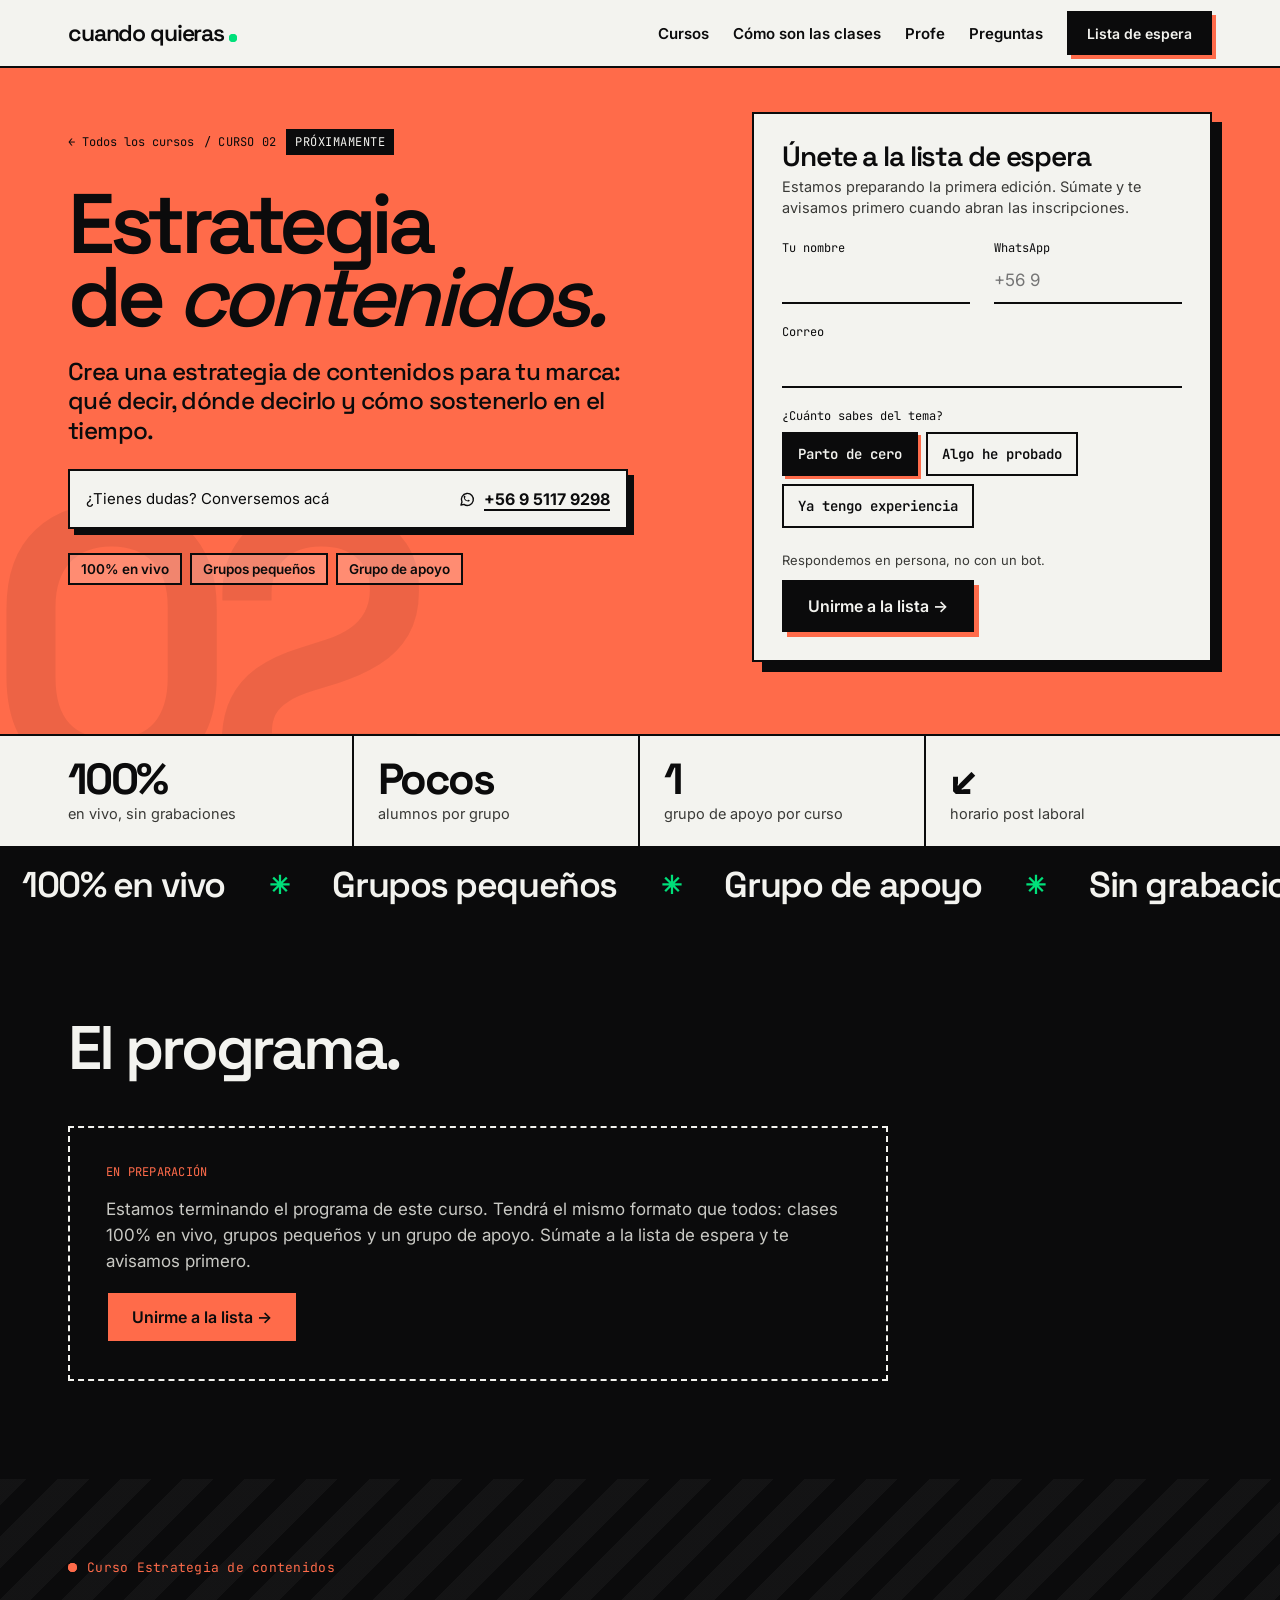
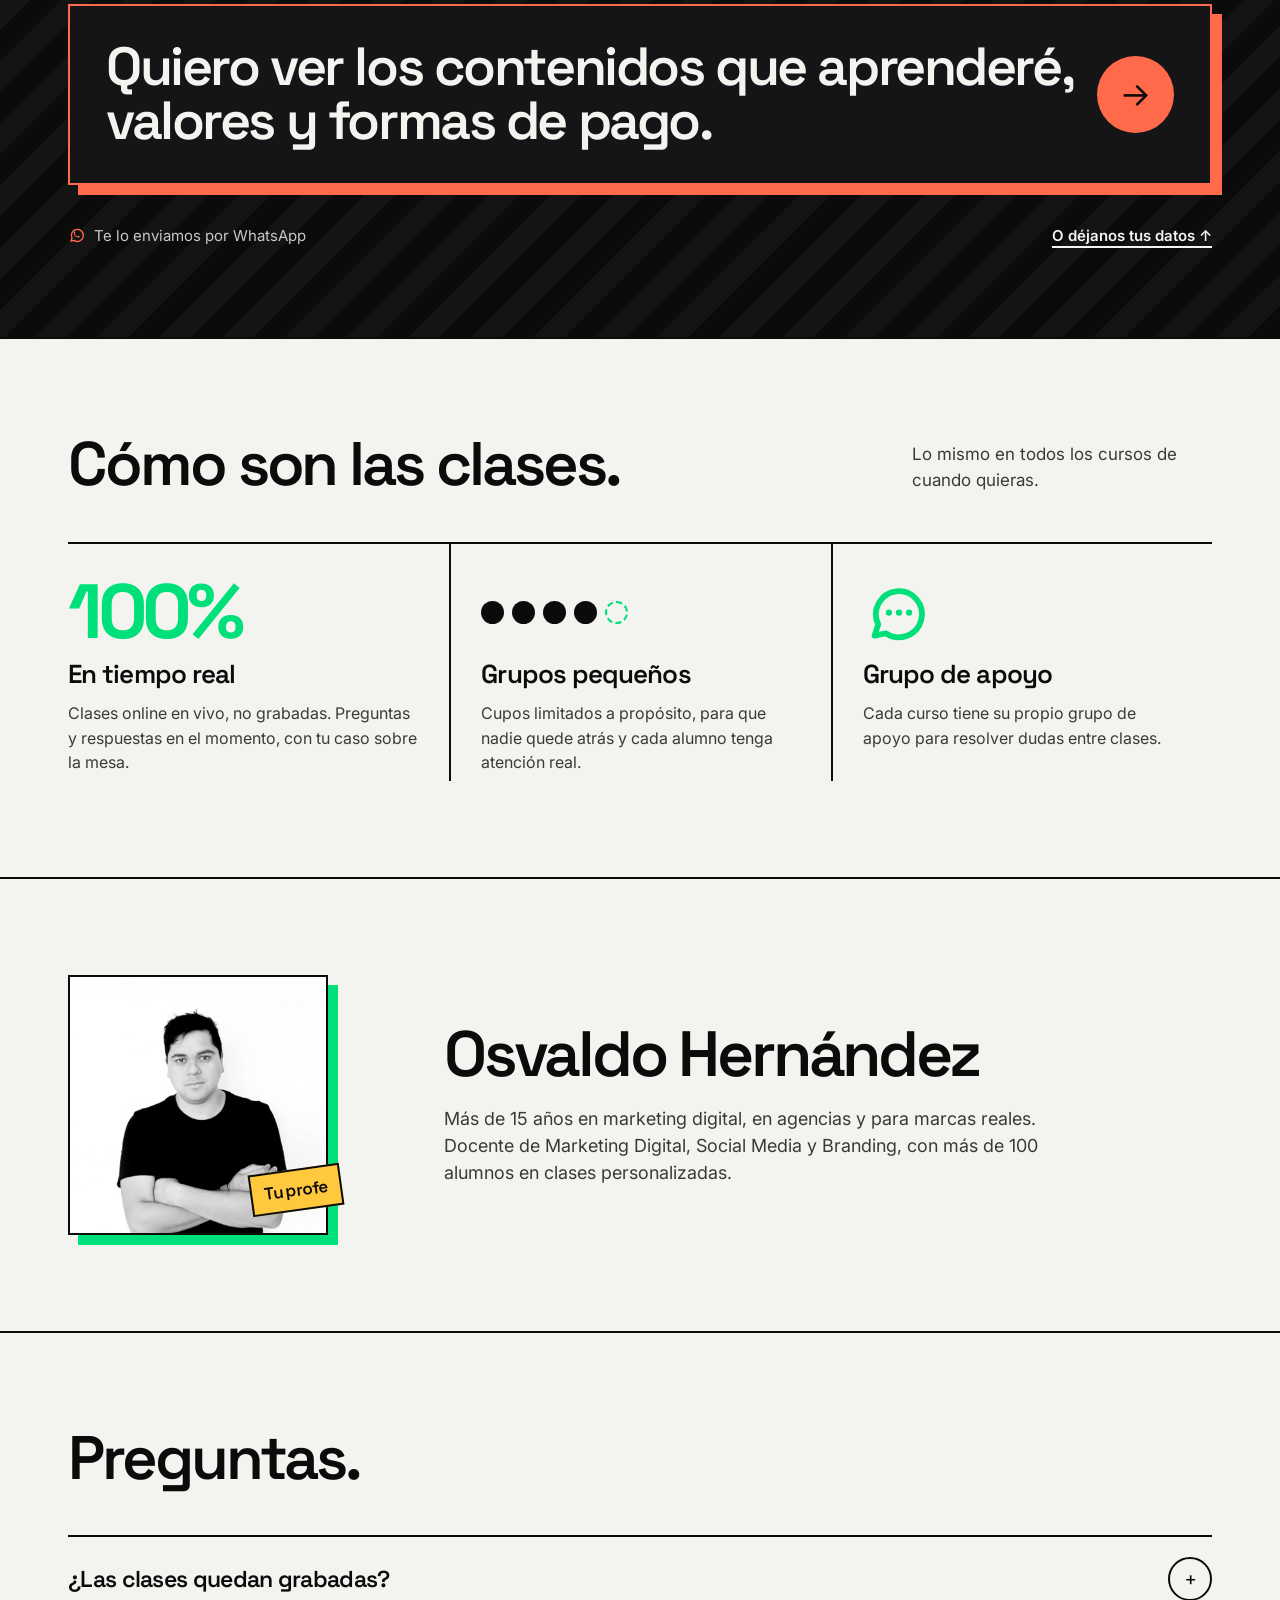
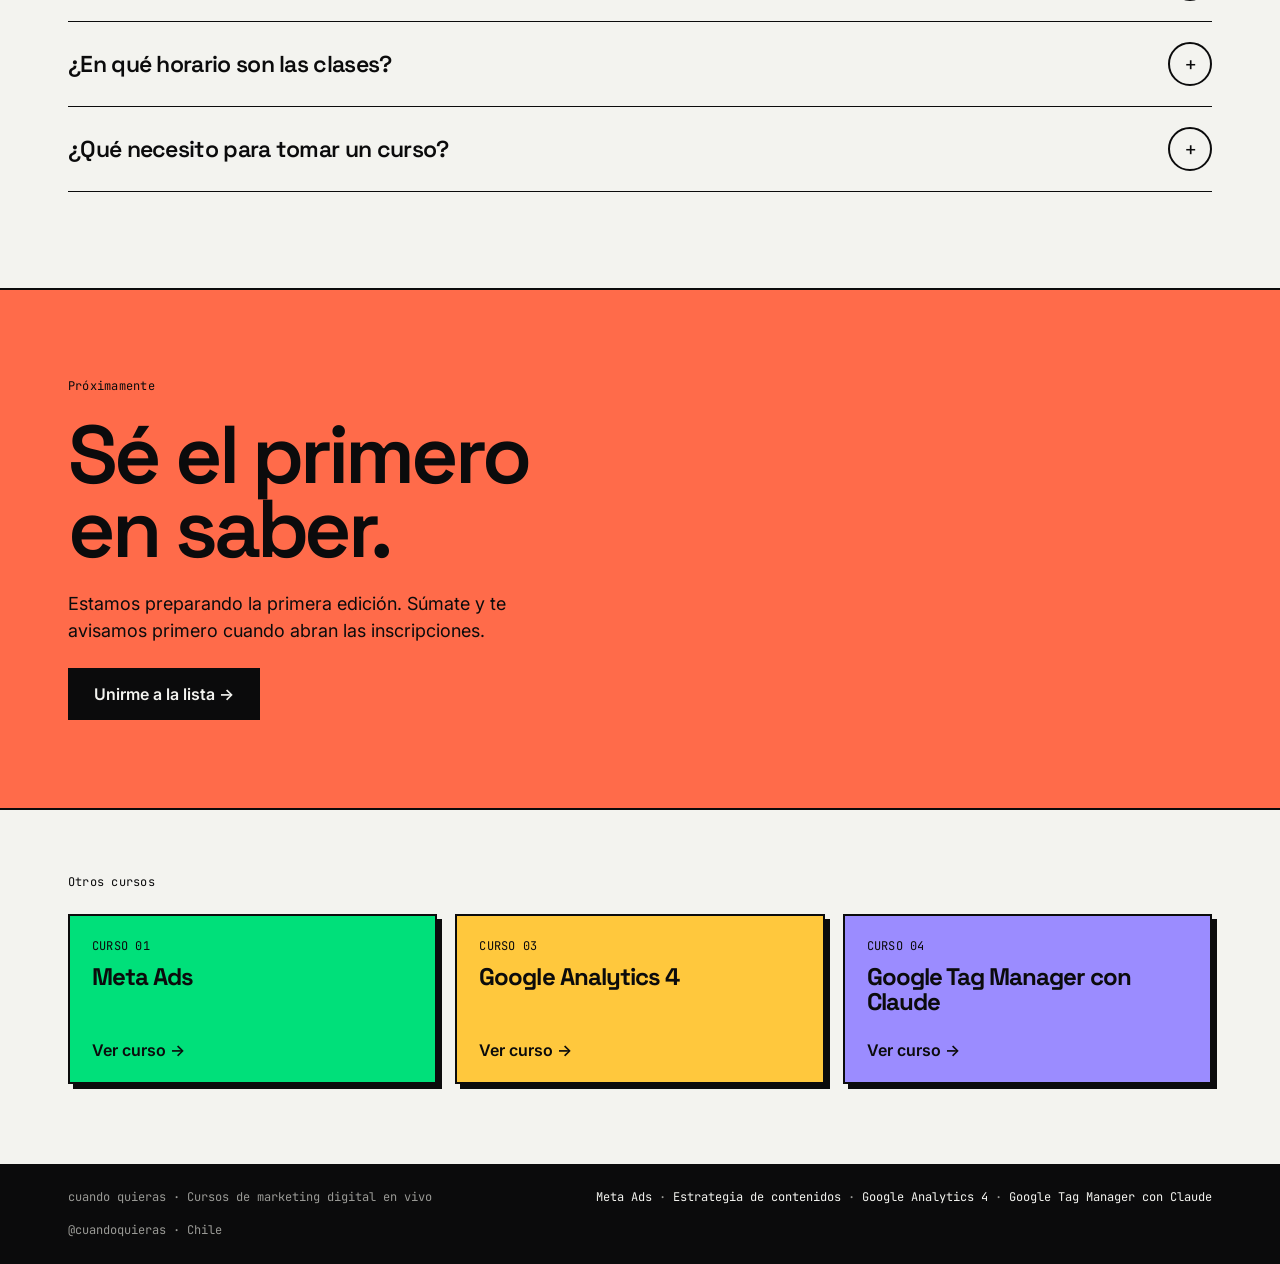
==== commit 0711d168: "Hero con nueva bajada e ilustración de marca; llamado a contenidos, valores y formas de pago en reem" ====
--- a/estrategia-de-contenidos.html
+++ b/estrategia-de-contenidos.html
@@ -107,6 +107,16 @@
 </div>
 </section>
 
+<section class="callout">
+<div class="wrap">
+<span class="mono callout-k"><span class="dot"></span>Curso Estrategia de contenidos</span>
+<a href="https://wa.me/56951179298?text=Hola%2C%20quiero%20ver%20los%20contenidos%20que%20aprender%C3%A9%2C%20valores%20y%20formas%20de%20pago%20del%20curso%20de%20Estrategia%20de%20contenidos" target="_blank" rel="noopener" class="callout-link" data-ubicacion="llamado_info">
+<span class="callout-t">Quiero ver los contenidos que aprenderé, valores y formas de pago.</span>
+<span class="callout-arr" aria-hidden="true">→</span>
+</a>
+<div class="callout-foot"><span><svg width="20" height="20" viewBox="0 0 24 24" fill="none" aria-hidden="true"><path d="M4 20l1.3-3.9A8 8 0 1 1 8 19.2L4 20z" stroke="currentColor" stroke-width="1.8" stroke-linejoin="round"/><path d="M9 10.5c.5 1.6 1.9 3 3.5 3.5l1.2-1.1 2 .9c-.2 1.1-1.1 1.7-2.1 1.6A6.5 6.5 0 0 1 7.6 9.4c-.1-1 .5-1.9 1.6-2.1l.9 2-1.1 1.2z" fill="currentColor"/></svg> Te lo enviamos por WhatsApp</span><a href="#inscribete" class="link" data-cta="llamado">O déjanos tus datos ↑</a></div>
+</div>
+</section>
 
 <section class="sec" id="clases">
 <div class="wrap sec-in">
--- a/styles.css
+++ b/styles.css
@@ -445,3 +445,31 @@
   .early{grid-template-columns:1fr;padding:14px}
 }
 @media (max-width:400px){.ctrl:nth-child(2),.ctrl:nth-child(3){display:none}.toast{max-width:72%}}
+
+/* ================= Llamado: contenidos, valores y formas de pago ================= */
+@keyframes nudge{0%,100%{transform:translateX(0)}50%{transform:translateX(8px)}}
+@keyframes pulse{0%{r:24;opacity:1}100%{r:44;opacity:0}}
+.callout{background:var(--ink);color:var(--paper);border-bottom:2px solid var(--ink);position:relative;overflow:hidden}
+.callout::before{content:'';position:absolute;inset:0;background:repeating-linear-gradient(-45deg,transparent 0 22px,rgba(255,255,255,.035) 22px 44px);pointer-events:none}
+.callout .wrap{position:relative;padding-top:80px;padding-bottom:80px;display:flex;flex-direction:column;gap:28px}
+.callout-k{display:inline-flex;align-items:center;gap:10px;color:var(--c);font-size:13px}
+.callout-k .dot{--dc:var(--c)}
+.callout-link{display:grid;grid-template-columns:minmax(0,1fr) auto;gap:24px;align-items:center;text-decoration:none;color:var(--paper);padding:34px 36px;border:2px solid var(--c);background:#151517;box-shadow:10px 10px 0 var(--c);transition:transform .15s,box-shadow .15s,background .2s}
+.callout-t{font-family:var(--display);font-weight:600;font-size:clamp(30px,4.2vw,60px);letter-spacing:-.045em;line-height:1.02}
+.callout-arr{width:clamp(60px,6vw,88px);height:clamp(60px,6vw,88px);border-radius:50%;background:var(--c);color:var(--ink);display:flex;align-items:center;justify-content:center;font-size:clamp(26px,2.6vw,38px);animation:nudge 1.6s ease-in-out infinite}
+@media (hover:hover){.callout-link:hover{transform:translate(-3px,-3px);box-shadow:13px 13px 0 var(--c);background:var(--c);color:var(--ink)}.callout-link:hover .callout-arr{background:var(--ink);color:var(--c)}}
+.callout-link:active{transform:translate(2px,2px)}
+.callout-foot{display:flex;flex-wrap:wrap;gap:8px 24px;align-items:center;justify-content:space-between;font-size:15px;color:var(--soft)}
+.callout-foot > span{display:inline-flex;align-items:center;gap:8px}
+.callout-foot svg{width:18px;height:18px;color:var(--c)}
+.callout-foot .link{color:var(--paper)}
+@media (max-width:600px){
+  .callout .wrap{padding-top:56px;padding-bottom:56px;gap:22px}
+  .callout-link{grid-template-columns:1fr;padding:22px 20px;gap:18px;box-shadow:6px 6px 0 var(--c)}
+  .callout-t{font-size:clamp(26px,8vw,36px)}
+  .callout-arr{width:52px;height:52px;font-size:22px}
+}
+
+/* Ilustración de marca en la videollamada */
+.p.host .host-art{position:absolute;inset:0;width:100%;height:100%}
+.host-pulse{animation:pulse 1.8s ease-out infinite;transform-origin:50px 50px}
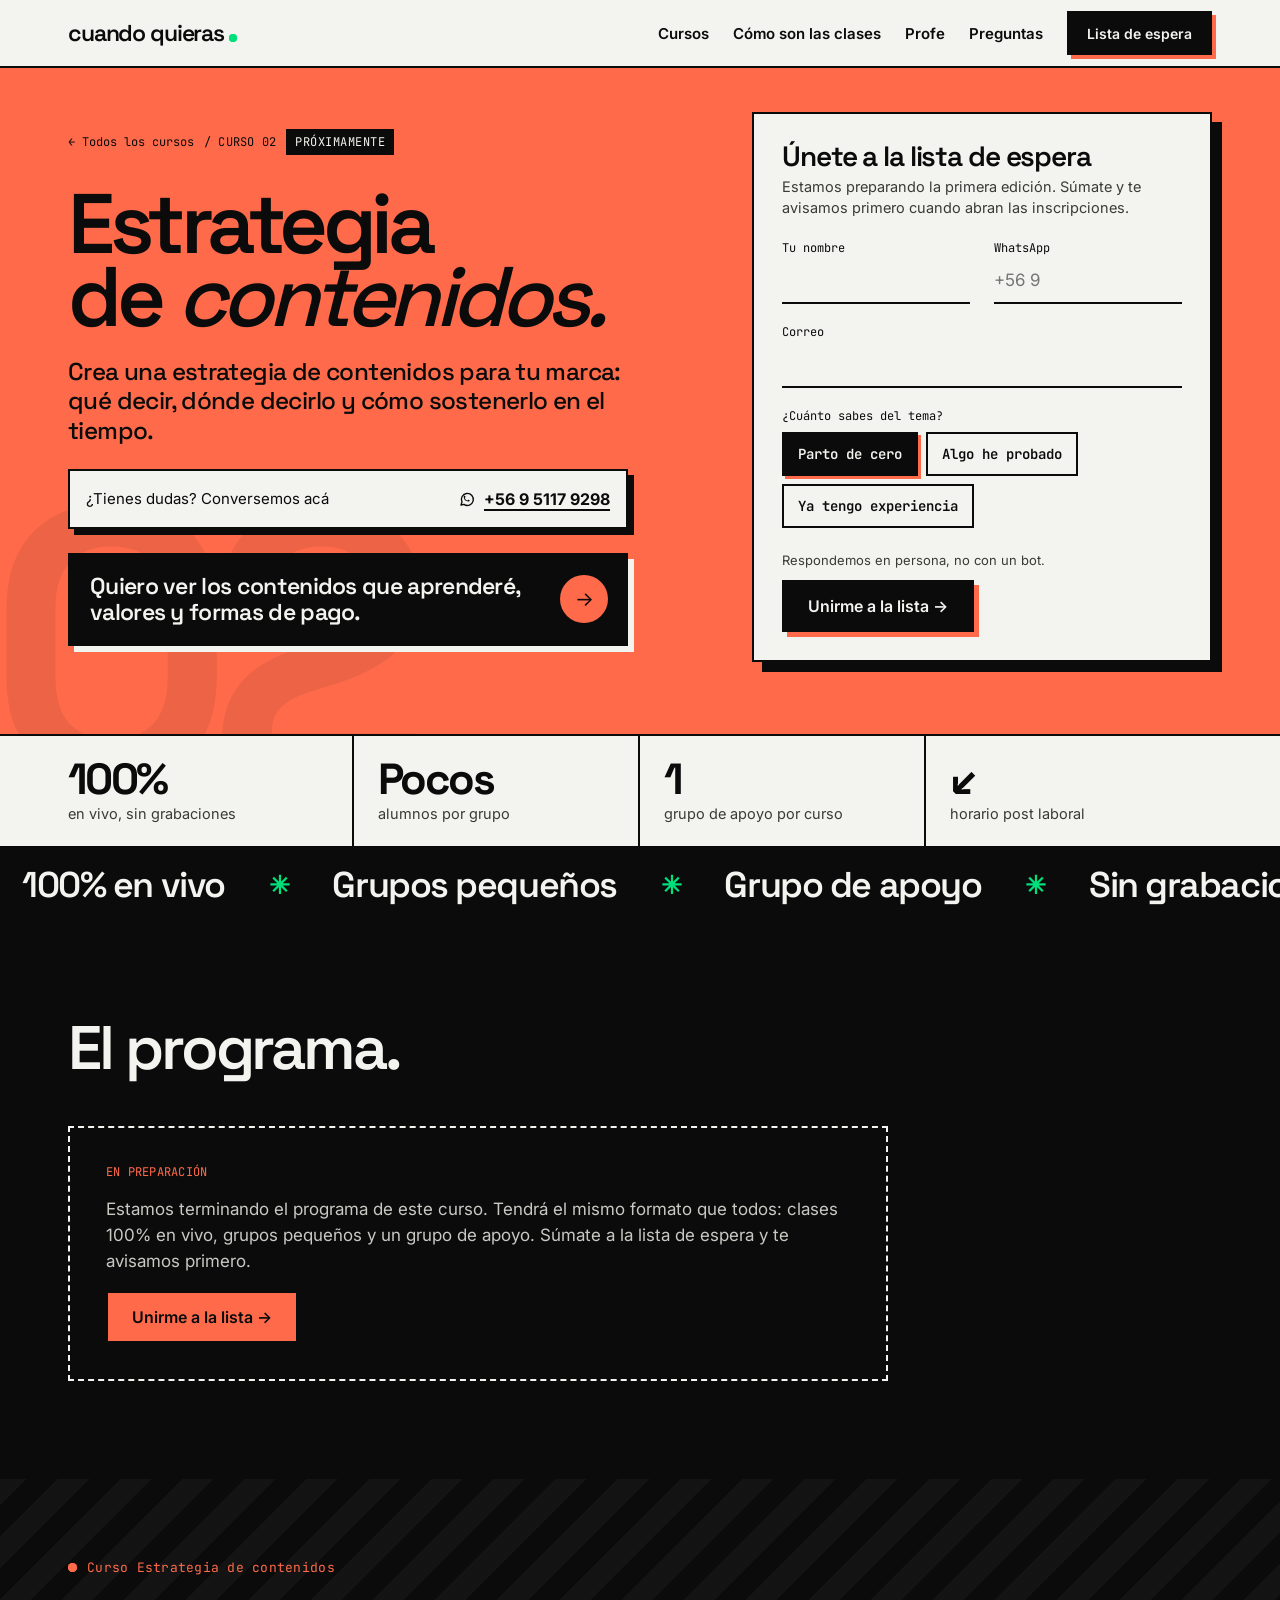
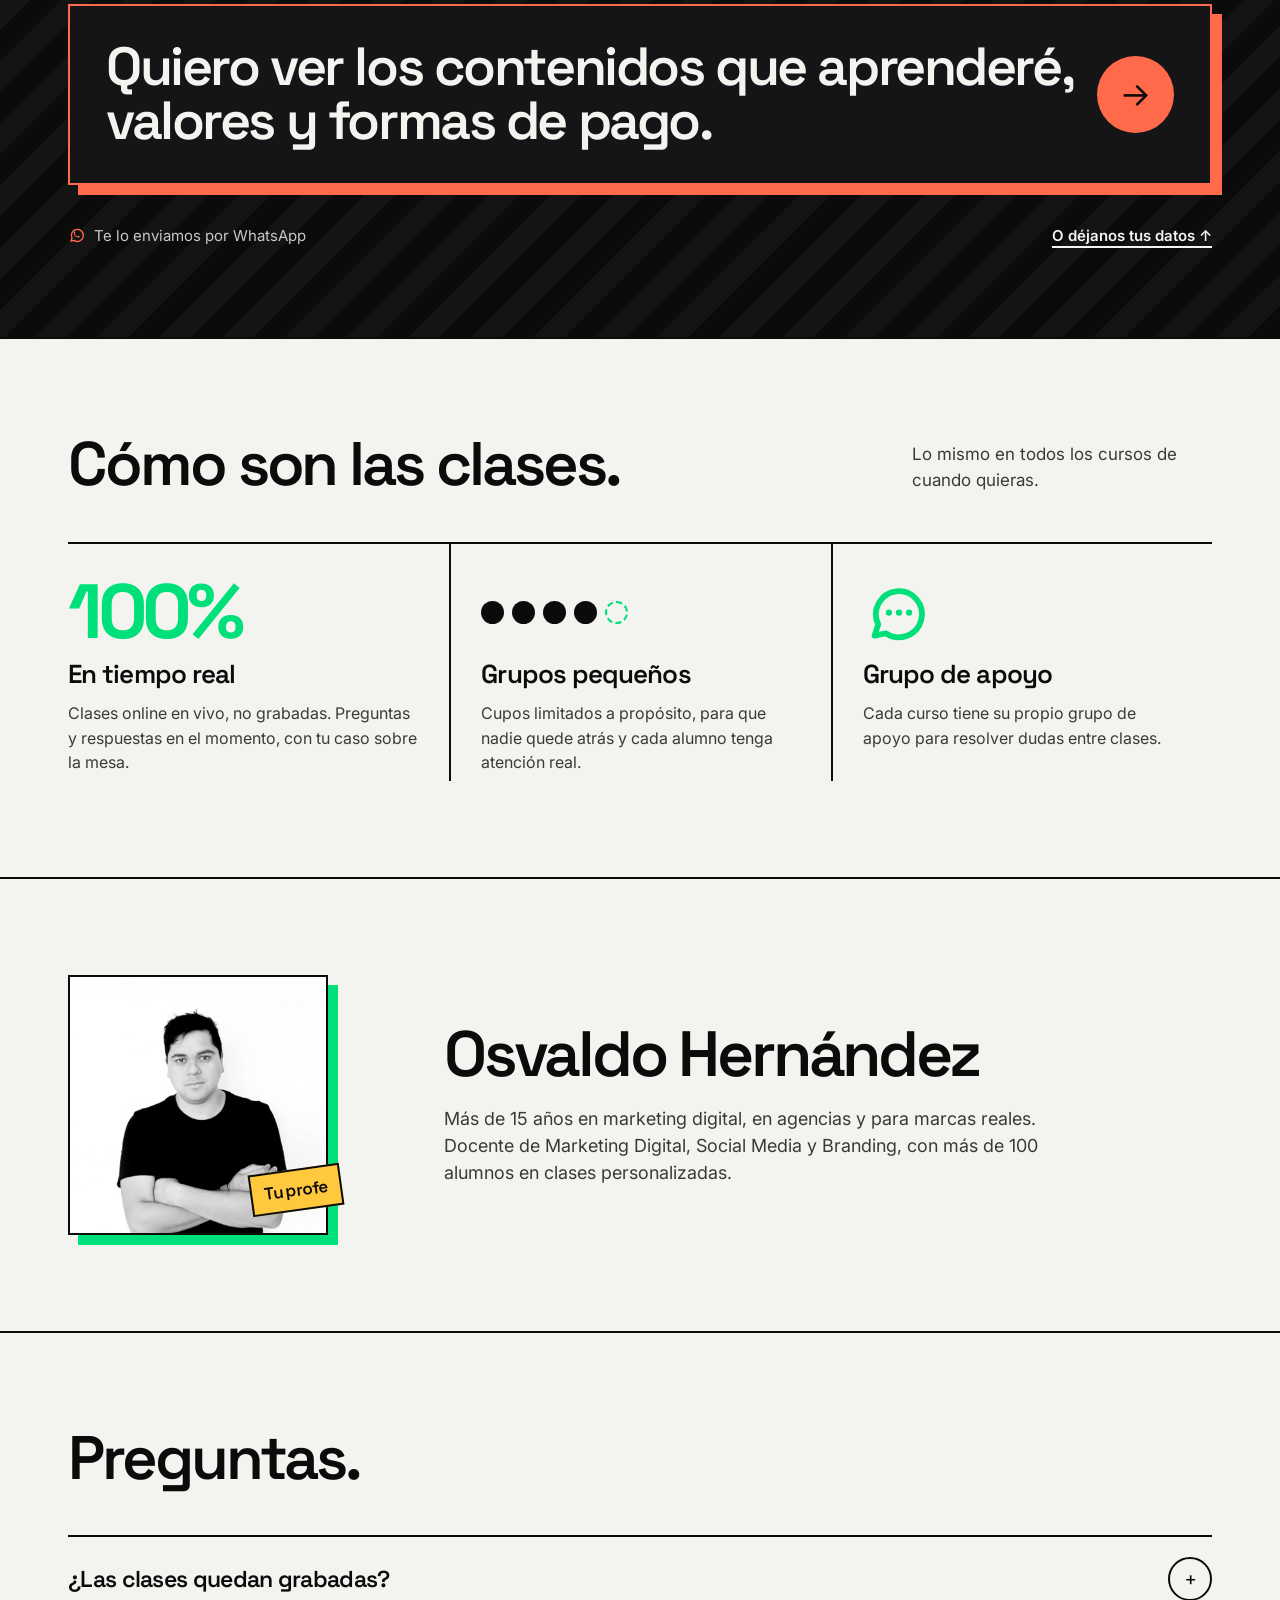
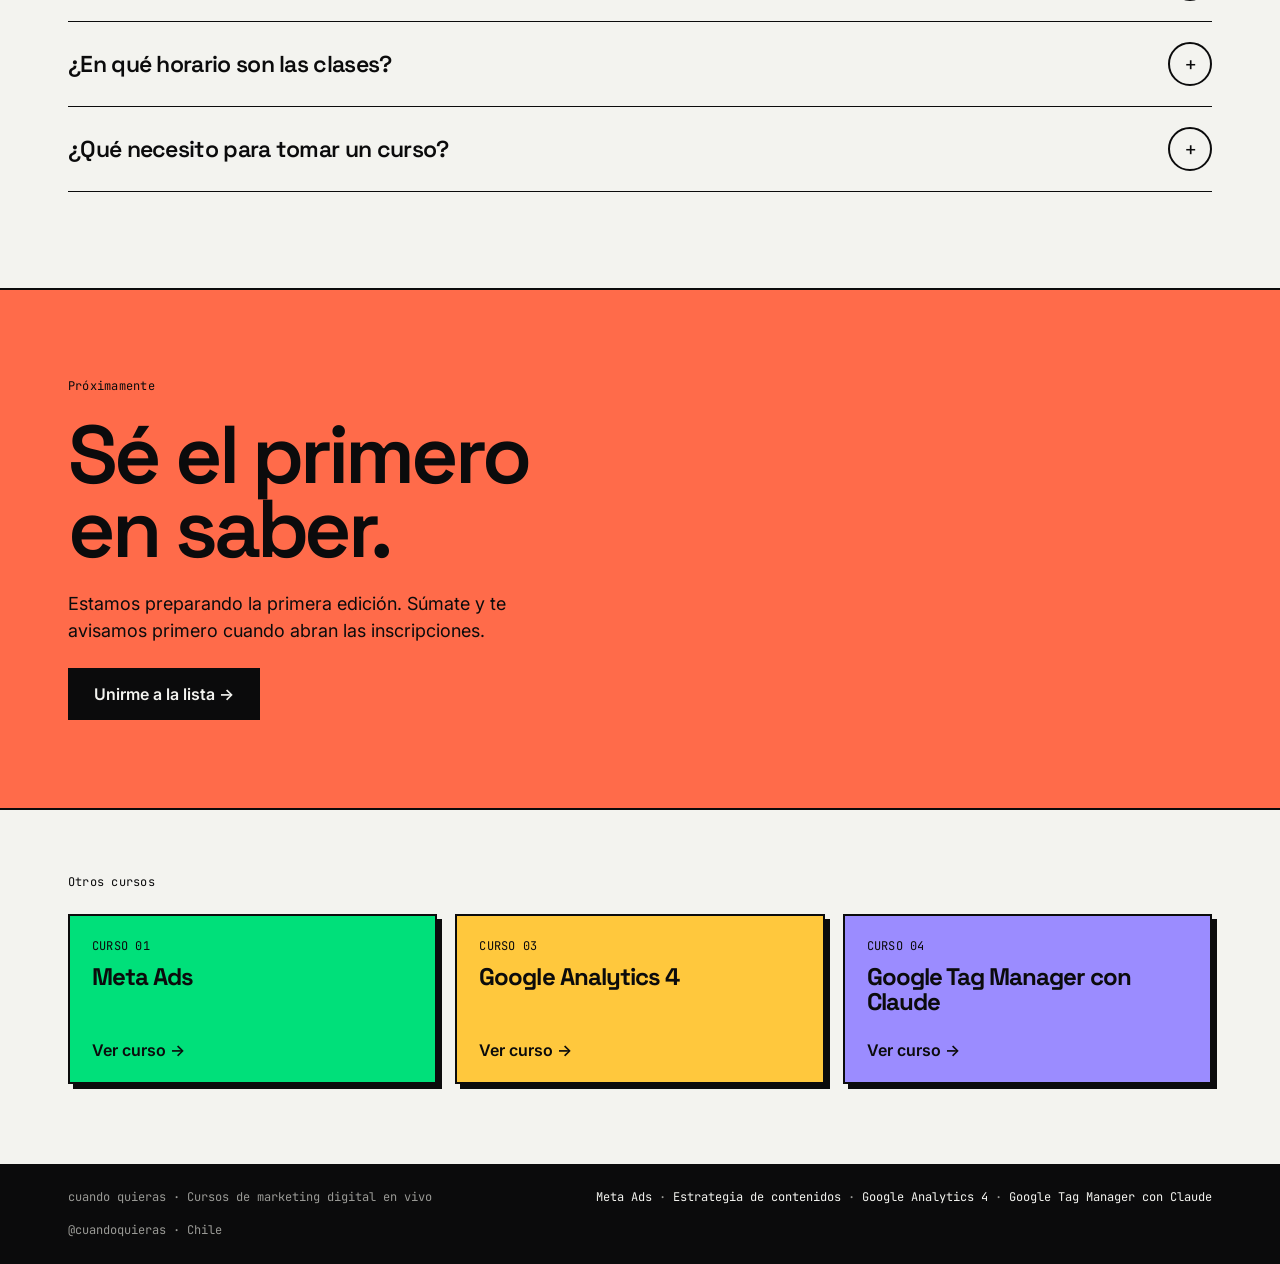
==== commit bdfd5036: "Landings: llamado a contenidos, valores y formas de pago en el hero; se quitan chips de formato Co-A" ====
--- a/estrategia-de-contenidos.html
+++ b/estrategia-de-contenidos.html
@@ -69,7 +69,7 @@
 <h1 class="display">Estrategia<br>de <em>contenidos.</em></h1>
 <p>Crea una estrategia de contenidos para tu marca: qué decir, dónde decirlo y cómo sostenerlo en el tiempo.</p>
 <div class="next-box"><a href="https://wa.me/56951179298?text=Hola%2C%20tengo%20una%20duda%20sobre%20el%20curso%20de%20Estrategia%20de%20contenidos" target="_blank" rel="noopener" class="ask" data-ubicacion="hero_dudas"><span>¿Tienes dudas? Conversemos acá</span><b><svg width="20" height="20" viewBox="0 0 24 24" fill="none" aria-hidden="true"><path d="M4 20l1.3-3.9A8 8 0 1 1 8 19.2L4 20z" stroke="currentColor" stroke-width="1.8" stroke-linejoin="round"/><path d="M9 10.5c.5 1.6 1.9 3 3.5 3.5l1.2-1.1 2 .9c-.2 1.1-1.1 1.7-2.1 1.6A6.5 6.5 0 0 1 7.6 9.4c-.1-1 .5-1.9 1.6-2.1l.9 2-1.1 1.2z" fill="currentColor"/></svg> +56 9 5117 9298</b></a></div>
-<div class="mini"><span>100% en vivo</span><span>Grupos pequeños</span><span>Grupo de apoyo</span></div>
+<a href="https://wa.me/56951179298?text=Hola%2C%20quiero%20ver%20los%20contenidos%20que%20aprender%C3%A9%2C%20valores%20y%20formas%20de%20pago%20del%20curso%20de%20Estrategia%20de%20contenidos" target="_blank" rel="noopener" class="hcall" data-ubicacion="hero_llamado_info"><span class="hcall-t">Quiero ver los contenidos que aprenderé, valores y formas de pago.</span><span class="hcall-arr" aria-hidden="true">→</span></a>
 </div>
 <div class="fcard" id="inscribete">
 <div class="fcard-h"><b>Únete a la lista de espera</b><span>Estamos preparando la primera edición. Súmate y te avisamos primero cuando abran las inscripciones.</span></div>
--- a/styles.css
+++ b/styles.css
@@ -473,3 +473,11 @@
 /* Ilustración de marca en la videollamada */
 .p.host .host-art{position:absolute;inset:0;width:100%;height:100%}
 .host-pulse{animation:pulse 1.8s ease-out infinite;transform-origin:50px 50px}
+
+/* Llamado compacto en el hero de cada curso */
+.hcall{display:grid;grid-template-columns:minmax(0,1fr) auto;gap:16px;align-items:center;max-width:560px;padding:18px 18px 18px 20px;background:var(--ink);color:var(--paper);text-decoration:none;border:2px solid var(--ink);box-shadow:6px 6px 0 var(--paper);transition:transform .15s,box-shadow .15s}
+.hcall-t{font-family:var(--display);font-weight:600;font-size:clamp(19px,1.8vw,23px);letter-spacing:-.03em;line-height:1.15}
+.hcall-arr{width:48px;height:48px;border-radius:50%;background:var(--c);color:var(--ink);display:flex;align-items:center;justify-content:center;font-size:20px;animation:nudge 1.6s ease-in-out infinite}
+@media (hover:hover){.hcall:hover{transform:translate(-2px,-2px);box-shadow:8px 8px 0 var(--paper)}}
+.hcall:active{transform:translate(2px,2px)}
+@media (max-width:600px){.hcall{padding:16px;gap:12px}.hcall-t{font-size:18px}.hcall-arr{width:42px;height:42px}}
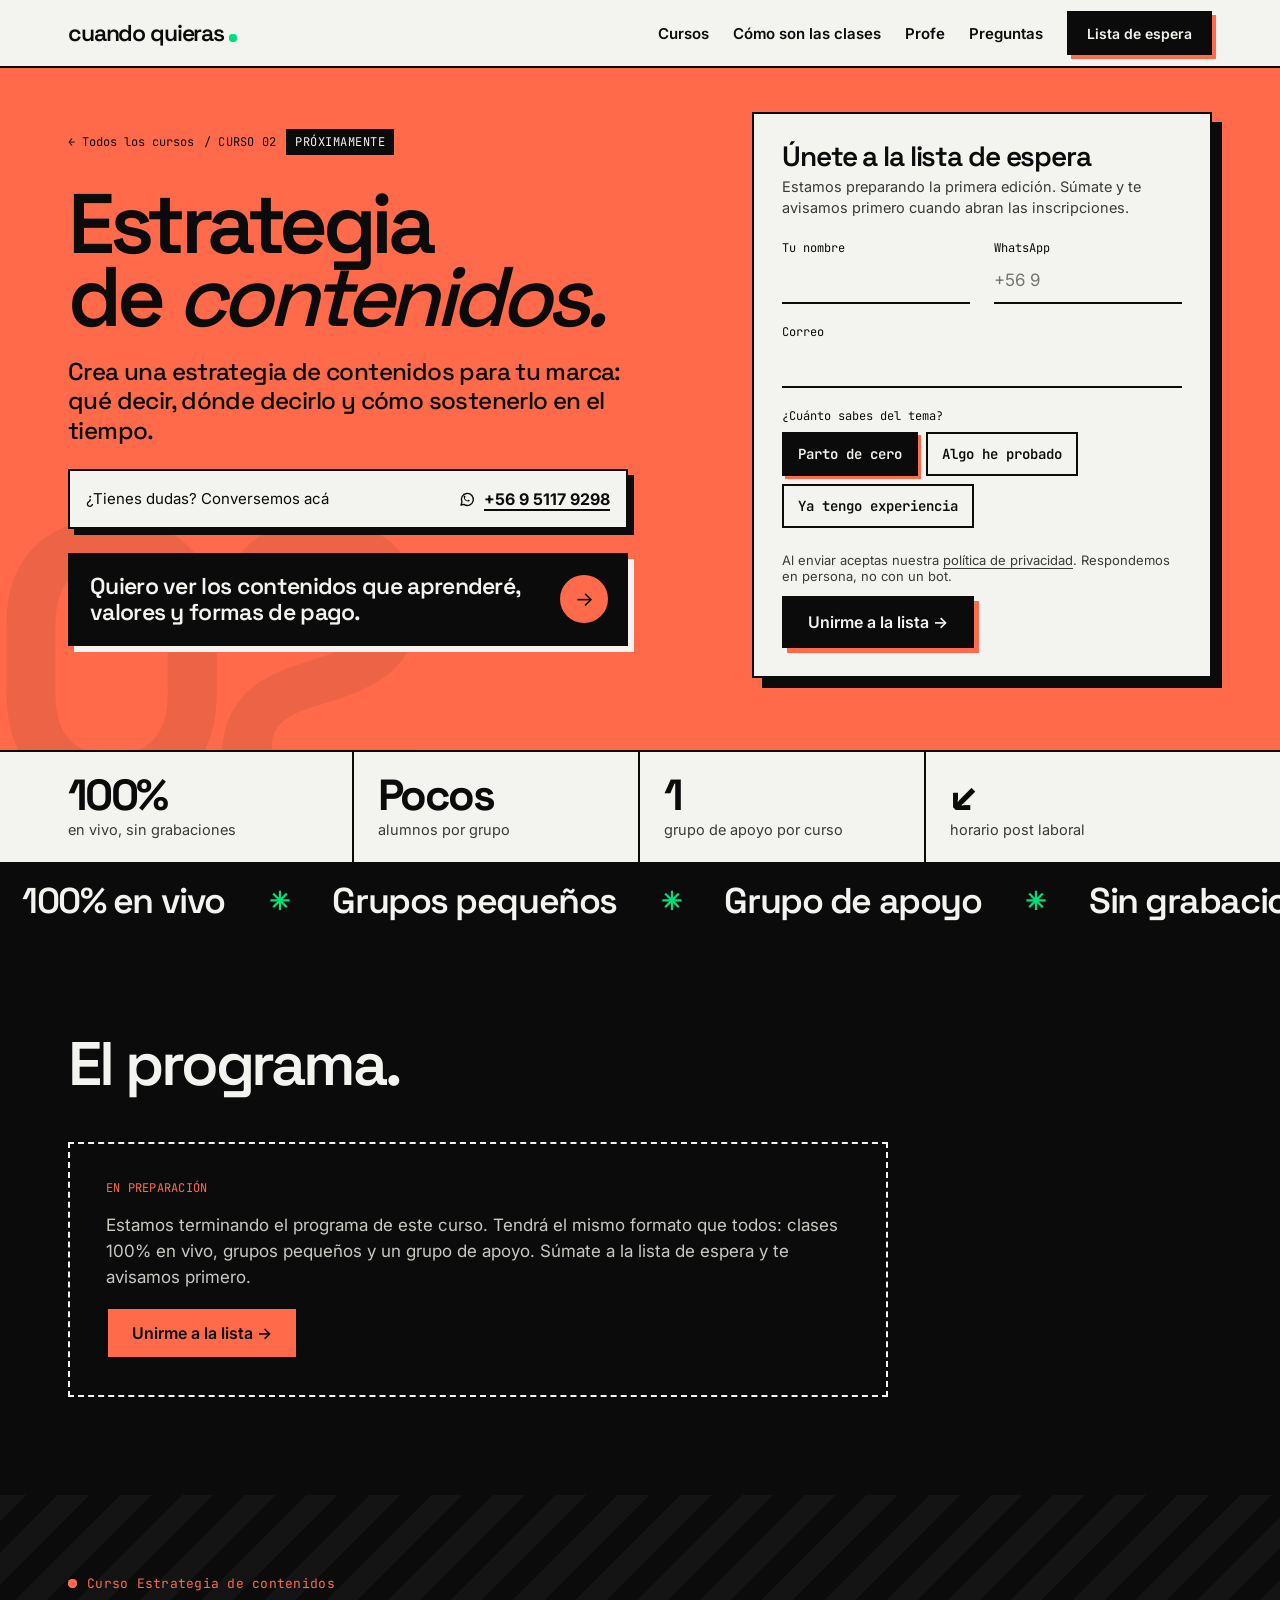
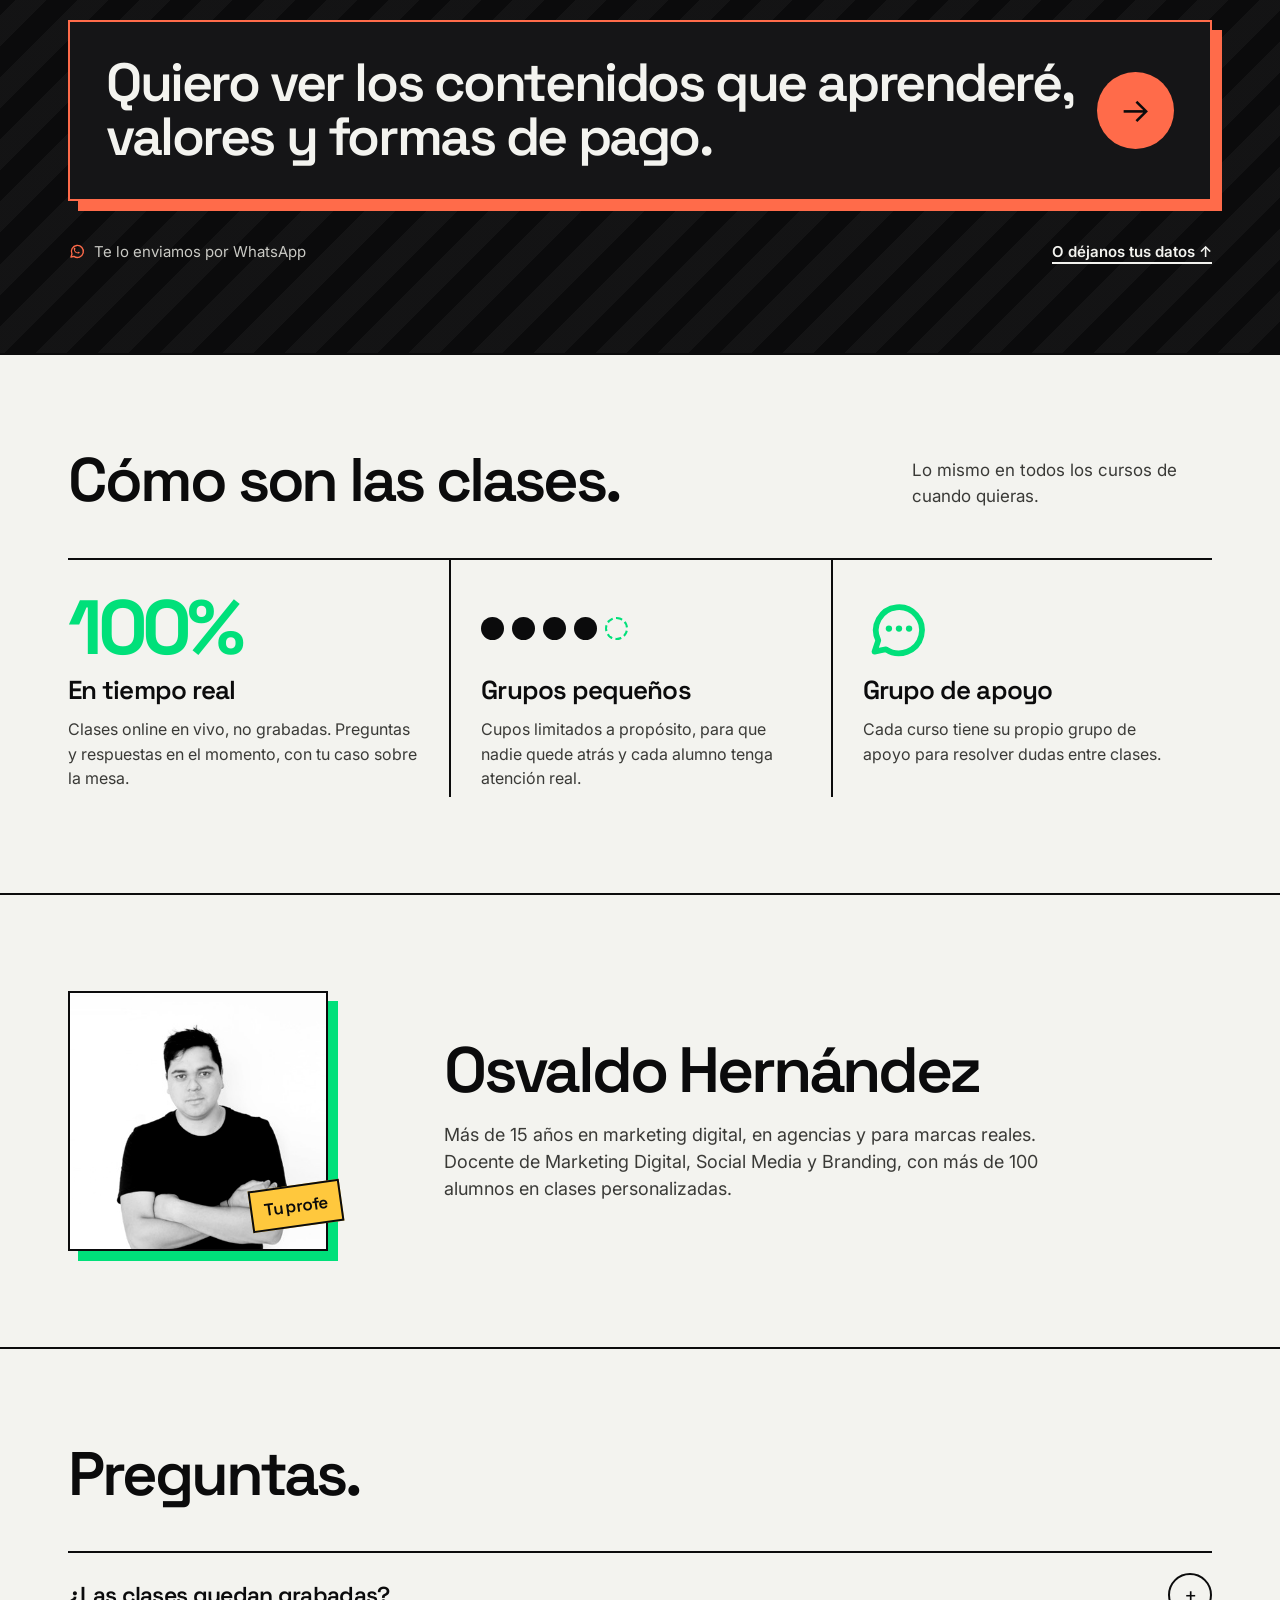
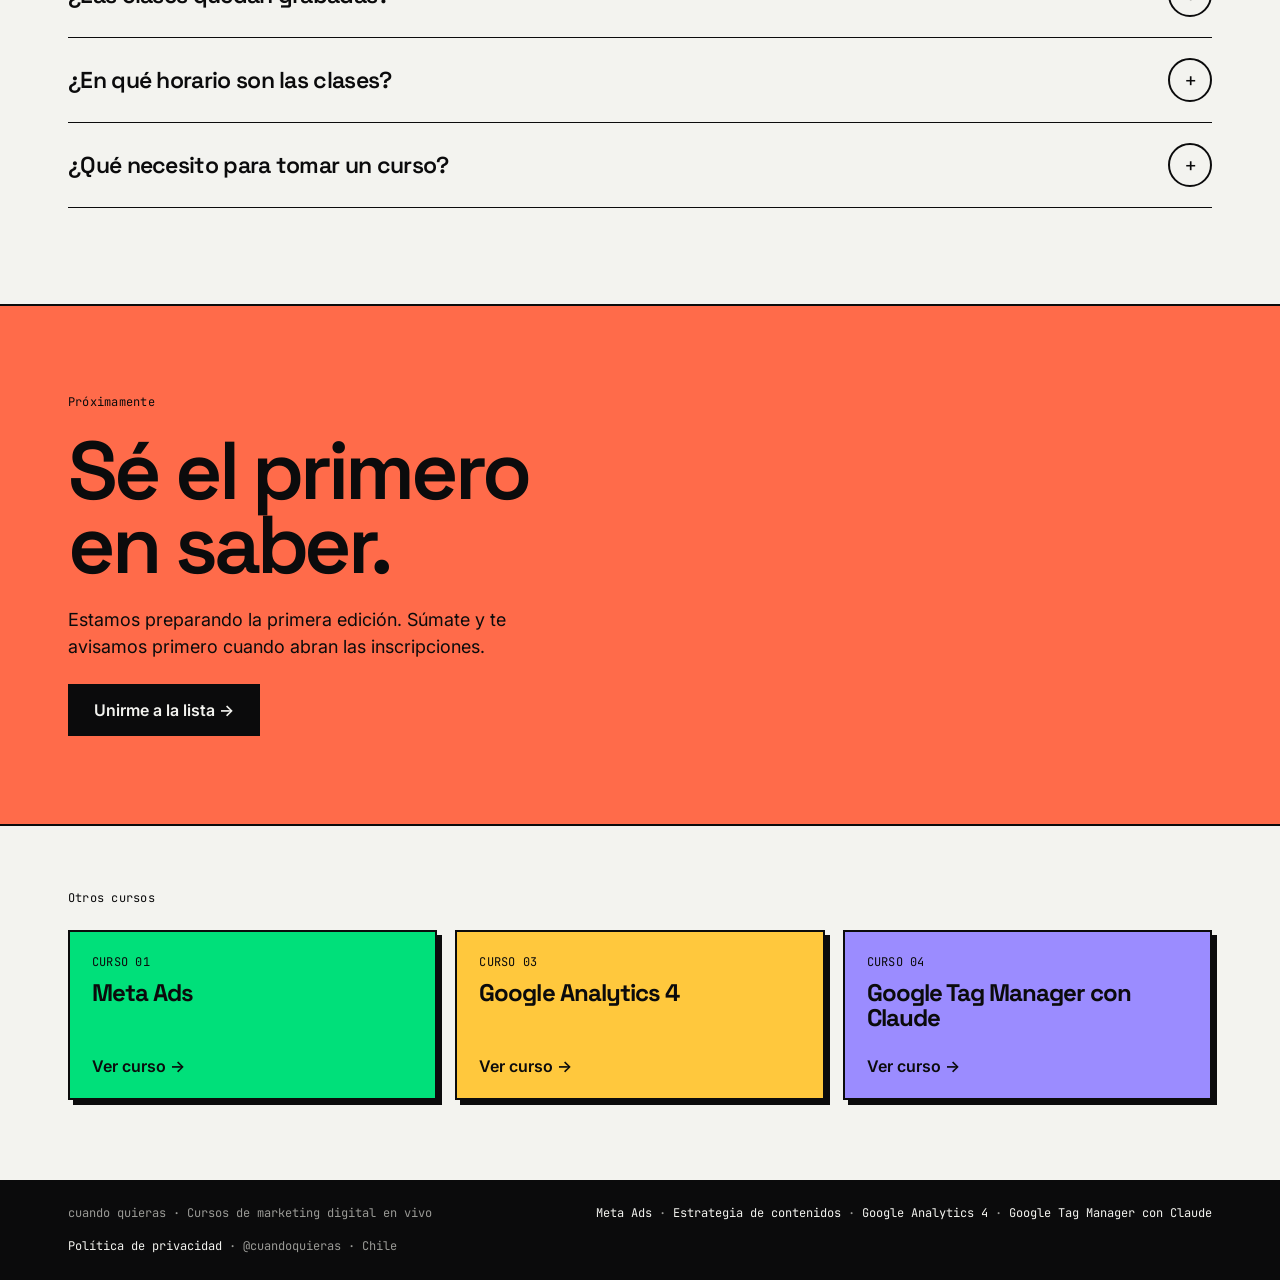
==== commit 9c90fc56: "Página de política de privacidad (/privacidad), link en footer y en formularios Co-Authored-By: Clau" ====
--- a/estrategia-de-contenidos.html
+++ b/estrategia-de-contenidos.html
@@ -86,7 +86,7 @@
 <input type="hidden" name="_template" value="table">
 <input type="text" name="_honey" style="display:none" tabindex="-1" autocomplete="off" aria-hidden="true">
 <p class="err" role="alert" hidden></p>
-<div class="form-end"><small>Respondemos en persona, no con un bot.</small><button type="submit" class="btn btn-ink">Unirme a la lista →</button></div>
+<div class="form-end"><small>Al enviar aceptas nuestra <a href="/privacidad" target="_blank" rel="noopener" style="text-decoration:underline;text-underline-offset:3px">política de privacidad</a>. Respondemos en persona, no con un bot.</small><button type="submit" class="btn btn-ink">Unirme a la lista →</button></div>
 </form>
 <div class="done" hidden>
 <span class="mono">Recibido ✓</span>
@@ -165,7 +165,7 @@
 <div class="wrap">
 <span>cuando quieras · Cursos de marketing digital en vivo</span>
 <span><a href="/meta-ads">Meta Ads</a> · <a href="/estrategia-de-contenidos">Estrategia de contenidos</a> · <a href="/google-analytics">Google Analytics 4</a> · <a href="/google-tag-manager">Google Tag Manager con Claude</a></span>
-<span>@cuandoquieras · Chile</span>
+<span><a href="/privacidad">Política de privacidad</a> · @cuandoquieras · Chile</span>
 </div>
 </footer>
 <script src="/main.js" defer></script>
--- a/styles.css
+++ b/styles.css
@@ -481,3 +481,34 @@
 @media (hover:hover){.hcall:hover{transform:translate(-2px,-2px);box-shadow:8px 8px 0 var(--paper)}}
 .hcall:active{transform:translate(2px,2px)}
 @media (max-width:600px){.hcall{padding:16px;gap:12px}.hcall-t{font-size:18px}.hcall-arr{width:42px;height:42px}}
+
+/* ================= Página legal (privacidad) ================= */
+.legal-hero{background:var(--green);border-bottom:2px solid var(--ink)}
+.legal-hero .wrap{padding-top:64px;padding-bottom:64px;display:flex;flex-direction:column;gap:20px}
+.legal-hero h1{font-size:clamp(44px,6vw,88px)}
+.legal-hero p{margin:0;max-width:620px;font-size:18px;line-height:1.5}
+.legal{display:grid;grid-template-columns:240px minmax(0,1fr);gap:56px;padding-top:64px;padding-bottom:96px;align-items:start}
+.legal-toc{position:sticky;top:90px;display:flex;flex-direction:column;gap:12px}
+.legal-toc ol{margin:0;padding:0;list-style:none;border-top:2px solid var(--ink)}
+.legal-toc li{border-bottom:1px solid #D7D7D1}
+.legal-toc a{display:flex;align-items:center;min-height:44px;font-size:14.5px;font-weight:500;text-decoration:none}
+@media (hover:hover){.legal-toc a:hover{text-decoration:underline;text-underline-offset:4px}}
+.legal-body{max-width:720px;display:flex;flex-direction:column}
+.legal-sec{padding:32px 0;border-top:2px solid var(--ink)}
+.legal-sec:first-child{padding-top:0;border-top:0}
+.legal-sec h2{margin:0 0 16px;display:flex;align-items:baseline;gap:14px;font-family:var(--display);font-weight:600;font-size:clamp(24px,2.4vw,30px);letter-spacing:-.035em;line-height:1.15}
+.legal-sec h2 .mono{color:#00A85A;font-size:13px;flex-shrink:0}
+.legal-sec p,.legal-sec li{font-size:16.5px;line-height:1.65;color:var(--muted)}
+.legal-sec p{margin:0 0 12px}
+.legal-sec ul{margin:0 0 12px;padding-left:20px;display:flex;flex-direction:column;gap:6px}
+.legal-sec b{color:var(--ink)}
+.legal-sec a{font-weight:600;text-underline-offset:3px}
+.legal-contact{margin-top:24px;background:var(--ink);color:var(--paper);padding:28px;display:flex;flex-direction:column;gap:8px;box-shadow:8px 8px 0 var(--green)}
+.legal-contact b{font-family:var(--display);font-size:26px;letter-spacing:-.03em}
+.legal-contact span{color:var(--soft)}
+.legal-actions{display:flex;flex-wrap:wrap;gap:12px 24px;align-items:center;margin-top:10px}
+.legal-contact .btn-ink{background:var(--green);color:var(--ink);border-color:var(--green);box-shadow:none}
+.legal-contact .link{color:var(--paper)}
+.form-end small a{display:inline}
+@media (max-width:900px){.legal{grid-template-columns:1fr;gap:32px;padding-top:40px}.legal-toc{position:static}}
+@media (max-width:600px){.legal-hero .wrap{padding-top:40px;padding-bottom:44px}.legal-contact{padding:22px 18px;box-shadow:6px 6px 0 var(--green)}.legal{padding-bottom:64px}}
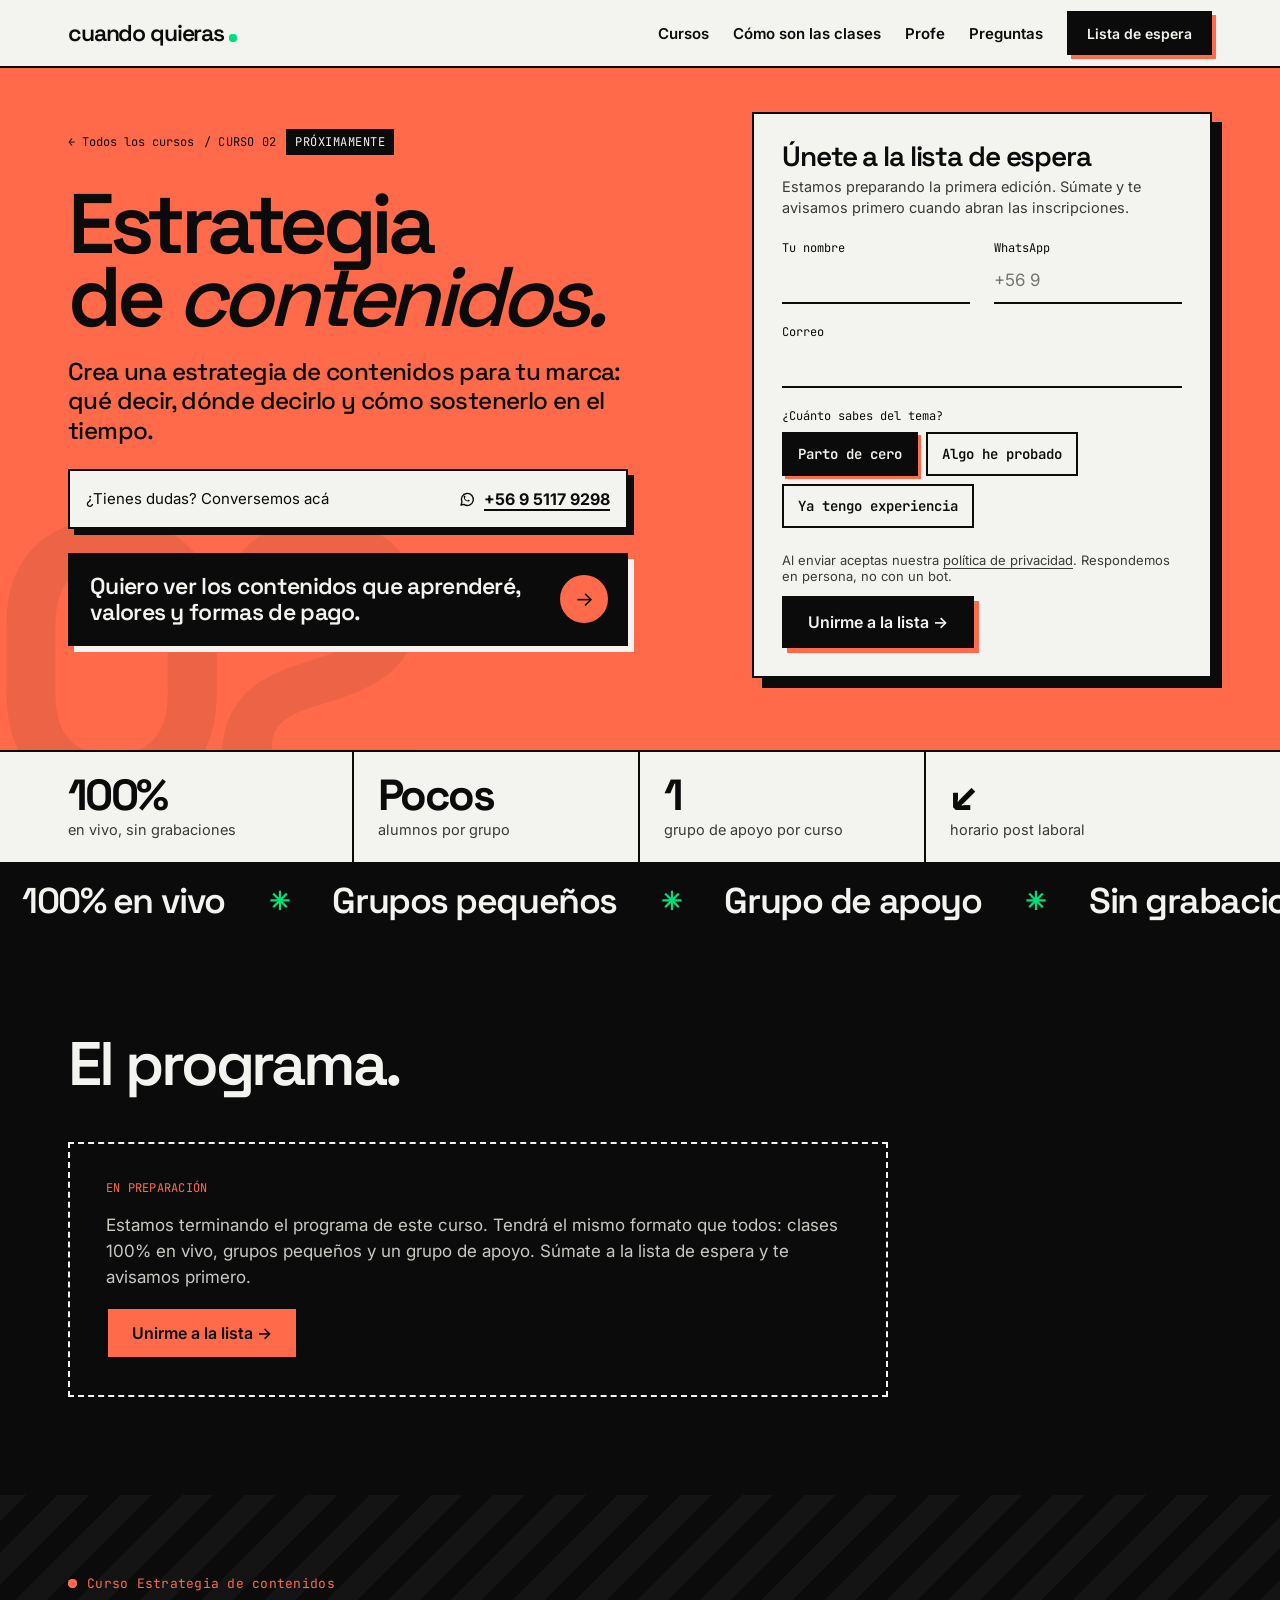
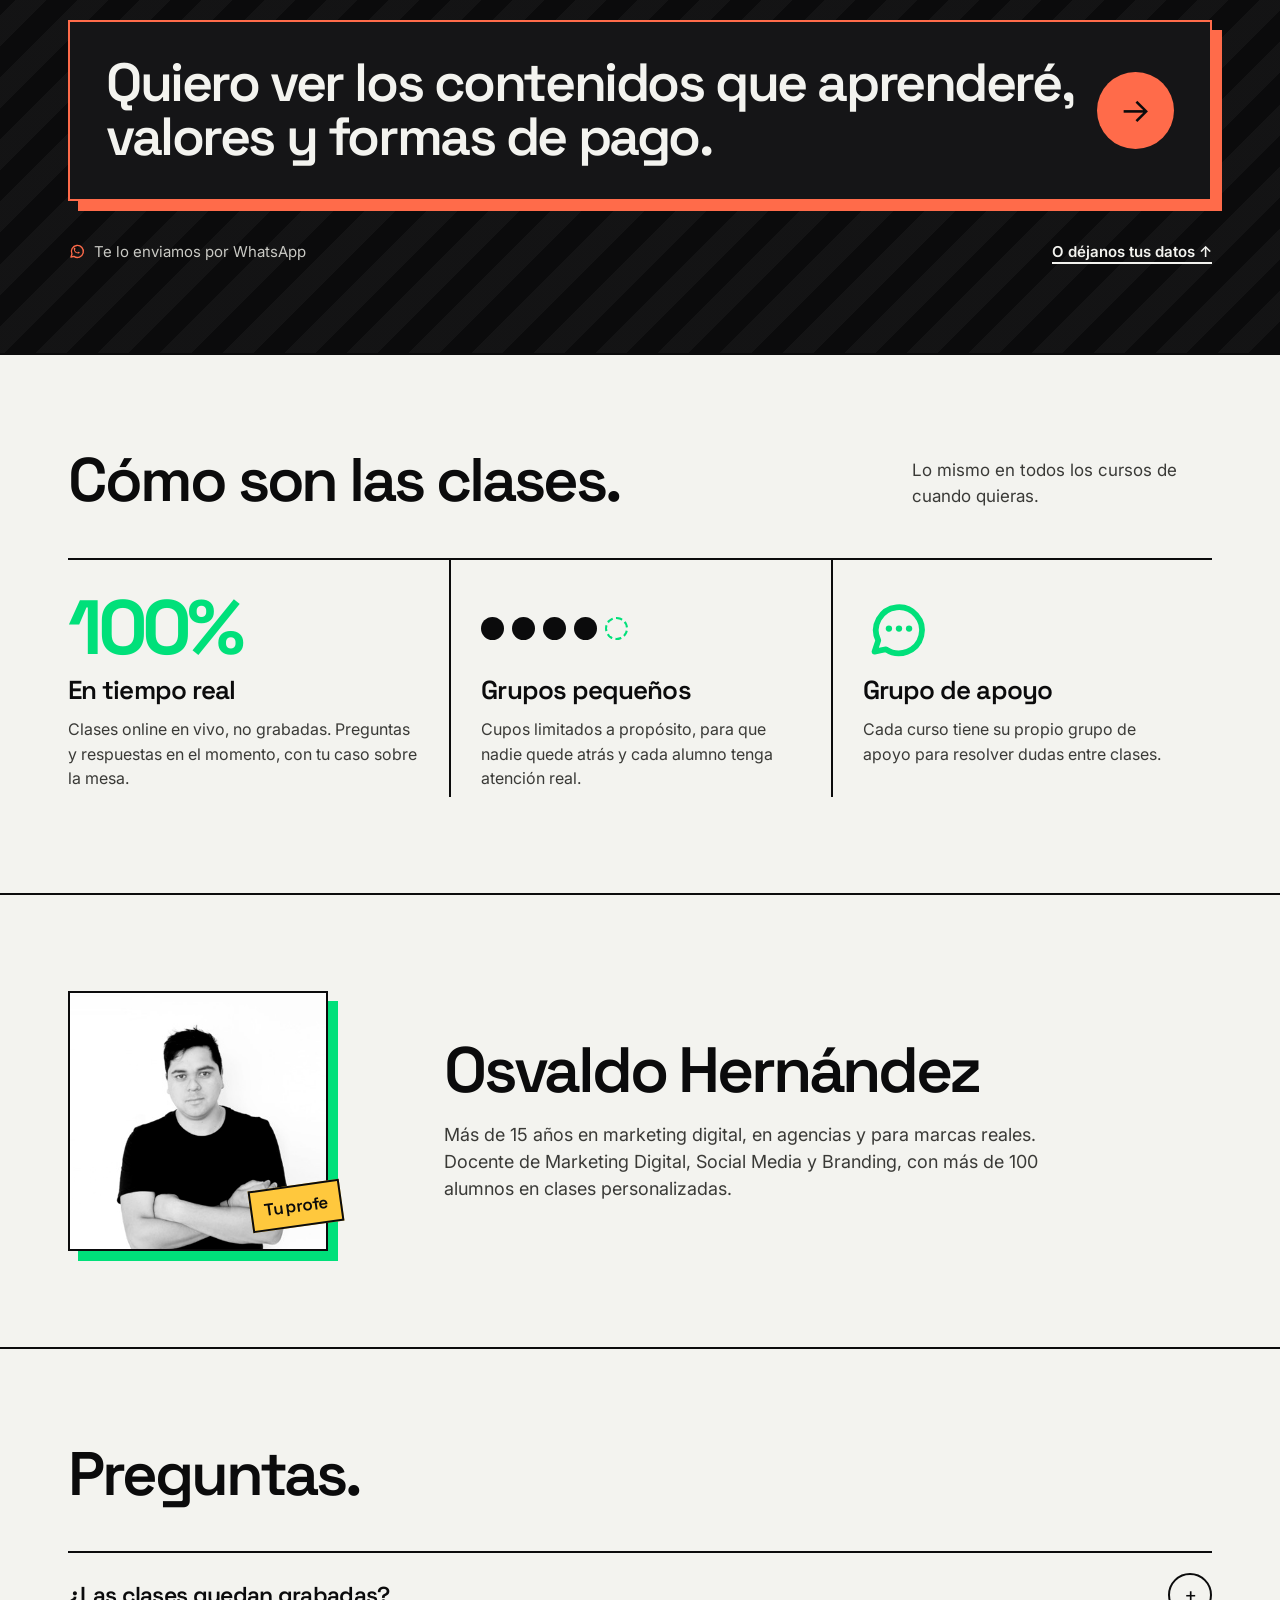
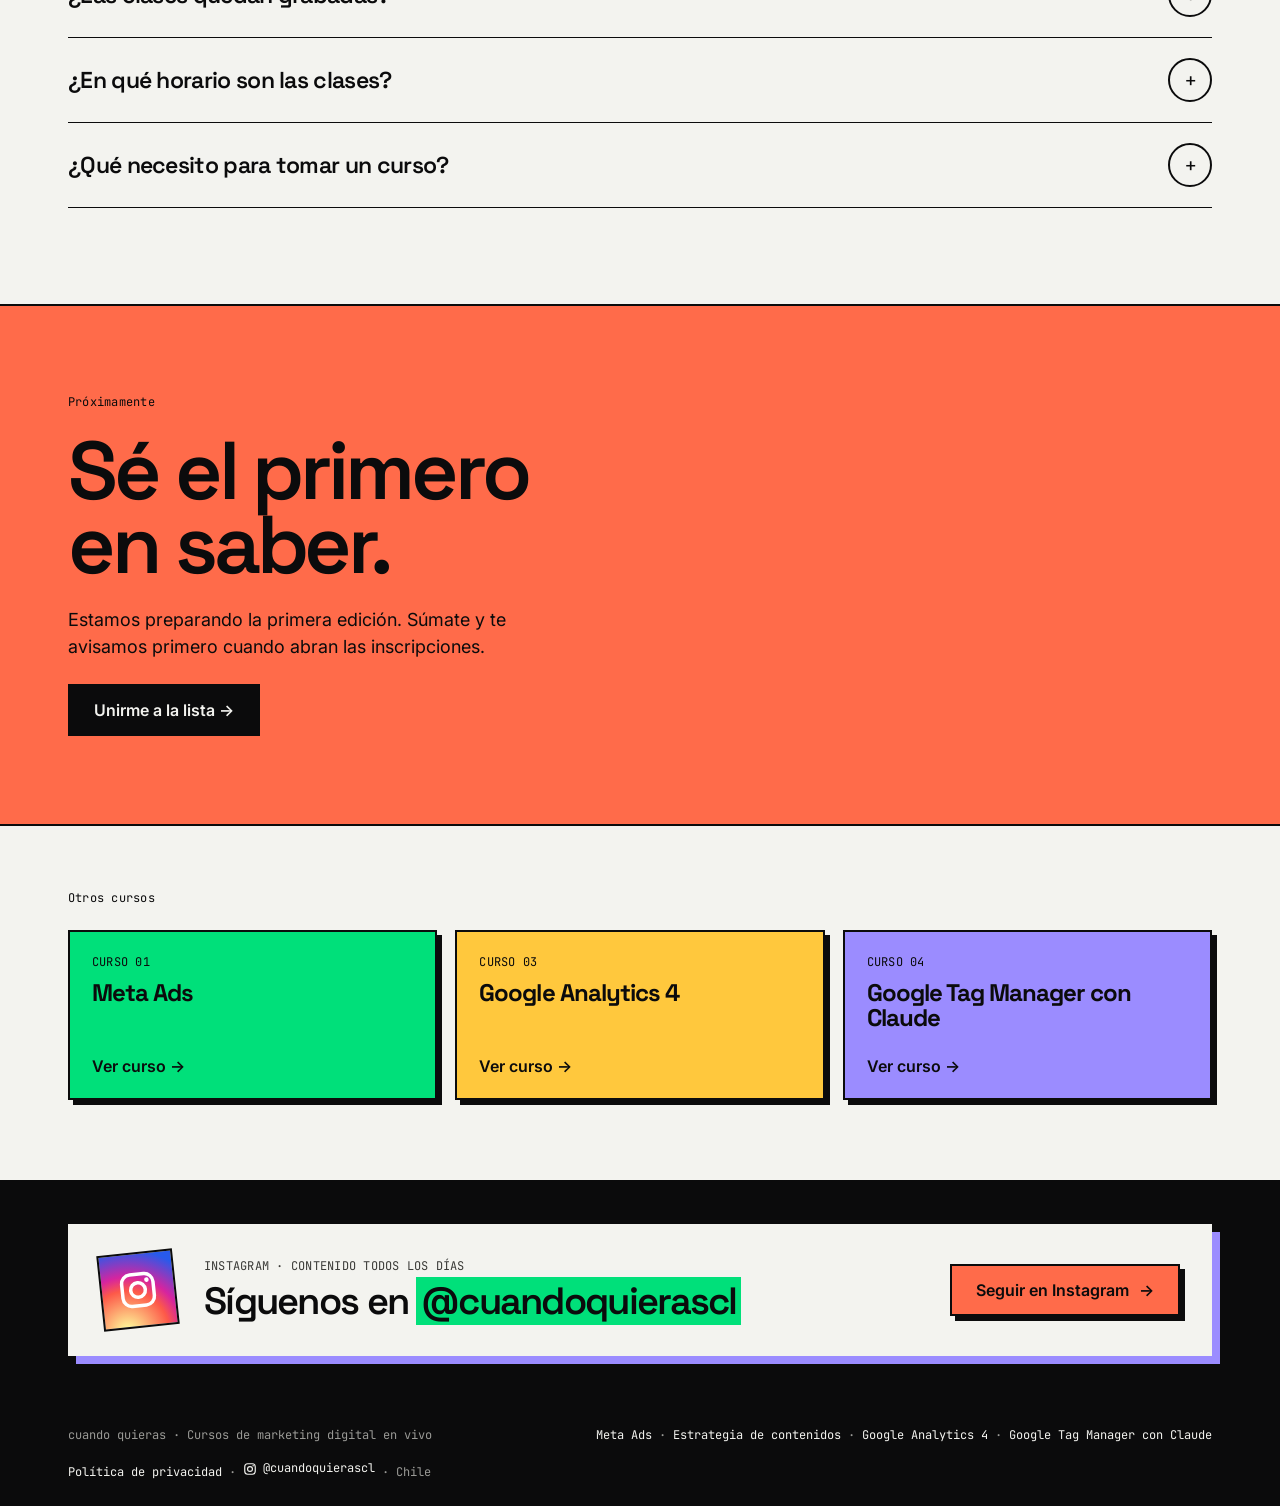
==== commit d9784986: "Instagram @cuandoquierascl: banda destacada antes del footer y link en el footer - Banda con ícono d" ====
--- a/estrategia-de-contenidos.html
+++ b/estrategia-de-contenidos.html
@@ -27,13 +27,13 @@
 <meta name="viewport" content="width=device-width, initial-scale=1, viewport-fit=cover">
 <title>Curso Estrategia de contenidos en vivo — cuando quieras</title>
 <meta name="description" content="Crea una estrategia de contenidos para tu marca: qué decir, dónde decirlo y cómo sostenerlo en el tiempo. Clases 100% en vivo, grupos pequeños y grupo de apoyo.">
-<link rel="canonical" href="https://www.cuandoquieras.website/estrategia-de-contenidos">
+<link rel="canonical" href="https://www.cuandoquieras.cl/estrategia-de-contenidos">
 <meta name="theme-color" content="#F3F3EF">
 <meta property="og:type" content="website">
 <meta property="og:title" content="Curso Estrategia de contenidos en vivo — cuando quieras">
 <meta property="og:description" content="Crea una estrategia de contenidos para tu marca: qué decir, dónde decirlo y cómo sostenerlo en el tiempo. Clases 100% en vivo, grupos pequeños y grupo de apoyo.">
-<meta property="og:url" content="https://www.cuandoquieras.website/estrategia-de-contenidos">
-<meta property="og:image" content="https://www.cuandoquieras.website/og-image.png">
+<meta property="og:url" content="https://www.cuandoquieras.cl/estrategia-de-contenidos">
+<meta property="og:image" content="https://www.cuandoquieras.cl/og-image.png">
 <meta property="og:locale" content="es_CL">
 <meta name="twitter:card" content="summary_large_image">
 <link rel="icon" type="image/png" sizes="64x64" href="/favicon.png">
@@ -161,11 +161,20 @@
 </section>
 </main>
 <a href="https://wa.me/56951179298?text=Hola%2C%20tengo%20una%20consulta%20sobre%20el%20curso%20de%20Estrategia%20de%20contenidos" target="_blank" rel="noopener" class="wa off" data-ubicacion="boton_flotante" aria-label="Escríbenos por WhatsApp"><span class="dot"></span><svg width="20" height="20" viewBox="0 0 24 24" fill="none" aria-hidden="true"><path d="M4 20l1.3-3.9A8 8 0 1 1 8 19.2L4 20z" stroke="currentColor" stroke-width="1.8" stroke-linejoin="round"/><path d="M9 10.5c.5 1.6 1.9 3 3.5 3.5l1.2-1.1 2 .9c-.2 1.1-1.1 1.7-2.1 1.6A6.5 6.5 0 0 1 7.6 9.4c-.1-1 .5-1.9 1.6-2.1l.9 2-1.1 1.2z" fill="currentColor"/></svg><span class="wa-t">WhatsApp</span></a>
+<section class="igband" aria-label="Instagram de cuando quieras">
+<div class="wrap">
+<a href="https://www.instagram.com/cuandoquierascl/" target="_blank" rel="noopener" class="ig-card" data-ubicacion="banda_instagram">
+<span class="ig-tile"><svg viewBox="0 0 24 24" fill="none" aria-hidden="true"><rect x="3" y="3" width="18" height="18" rx="5" stroke="currentColor" stroke-width="2"/><circle cx="12" cy="12" r="4.2" stroke="currentColor" stroke-width="2"/><circle cx="17.4" cy="6.6" r="1.3" fill="currentColor"/></svg></span>
+<span class="ig-txt"><span class="mono ig-kick">Instagram · contenido todos los días</span><b class="ig-h">Síguenos en <span class="ig-handle">@cuandoquierascl</span></b></span>
+<span class="btn btn-c ig-btn">Seguir en Instagram <span aria-hidden="true">→</span></span>
+</a>
+</div>
+</section>
 <footer class="foot">
 <div class="wrap">
 <span>cuando quieras · Cursos de marketing digital en vivo</span>
 <span><a href="/meta-ads">Meta Ads</a> · <a href="/estrategia-de-contenidos">Estrategia de contenidos</a> · <a href="/google-analytics">Google Analytics 4</a> · <a href="/google-tag-manager">Google Tag Manager con Claude</a></span>
-<span><a href="/privacidad">Política de privacidad</a> · @cuandoquieras · Chile</span>
+<span><a href="/privacidad">Política de privacidad</a> · <a href="https://www.instagram.com/cuandoquierascl/" target="_blank" rel="noopener" class="foot-ig" data-ubicacion="footer"><svg viewBox="0 0 24 24" fill="none" aria-hidden="true"><rect x="3" y="3" width="18" height="18" rx="5" stroke="currentColor" stroke-width="2"/><circle cx="12" cy="12" r="4.2" stroke="currentColor" stroke-width="2"/><circle cx="17.4" cy="6.6" r="1.3" fill="currentColor"/></svg>@cuandoquierascl</a> · Chile</span>
 </div>
 </footer>
 <script src="/main.js" defer></script>
--- a/styles.css
+++ b/styles.css
@@ -512,3 +512,20 @@
 .form-end small a{display:inline}
 @media (max-width:900px){.legal{grid-template-columns:1fr;gap:32px;padding-top:40px}.legal-toc{position:static}}
 @media (max-width:600px){.legal-hero .wrap{padding-top:40px;padding-bottom:44px}.legal-contact{padding:22px 18px;box-shadow:6px 6px 0 var(--green)}.legal{padding-bottom:64px}}
+
+/* ---------- Instagram ---------- */
+.igband{background:var(--ink);border-bottom:2px solid var(--ink)}
+.igband .wrap{padding-top:44px;padding-bottom:44px}
+.ig-card{display:grid;grid-template-columns:auto 1fr auto;align-items:center;gap:28px;padding:26px 30px;background:var(--paper);color:var(--ink);border:2px solid var(--paper);box-shadow:8px 8px 0 var(--lila);text-decoration:none;transition:transform .15s,box-shadow .15s}
+.ig-tile{width:76px;height:76px;flex:0 0 auto;display:flex;align-items:center;justify-content:center;color:#fff;border:2px solid var(--ink);background:radial-gradient(circle at 30% 107%,#fdf497 0%,#fdf497 5%,#fd5949 45%,#d6249f 60%,#285AEB 90%);transform:rotate(-6deg);animation:float 3.2s ease-in-out infinite;--r:-6deg}
+.ig-tile svg{width:42px;height:42px}
+.ig-txt{display:flex;flex-direction:column;gap:8px;min-width:0}
+.ig-kick{color:var(--muted);text-transform:uppercase}
+.ig-h{font-family:var(--display);font-weight:600;font-size:clamp(24px,3vw,38px);letter-spacing:-.045em;line-height:1.05}
+.ig-handle{background:var(--green);padding:0 .12em;-webkit-box-decoration-break:clone;box-decoration-break:clone}
+.ig-btn{pointer-events:none}
+@media (hover:hover){.ig-card:hover{transform:translate(-3px,-3px);box-shadow:11px 11px 0 var(--lila)}}
+@media (max-width:760px){.ig-card{grid-template-columns:auto 1fr;gap:18px 18px;padding:22px}.ig-tile{width:60px;height:60px}.ig-tile svg{width:32px;height:32px}.ig-btn{grid-column:1/-1;width:100%}}
+@media (prefers-reduced-motion:reduce){.ig-tile{animation:none}}
+.foot-ig{display:inline-flex;align-items:center;gap:6px}
+.foot-ig svg{width:14px;height:14px}
